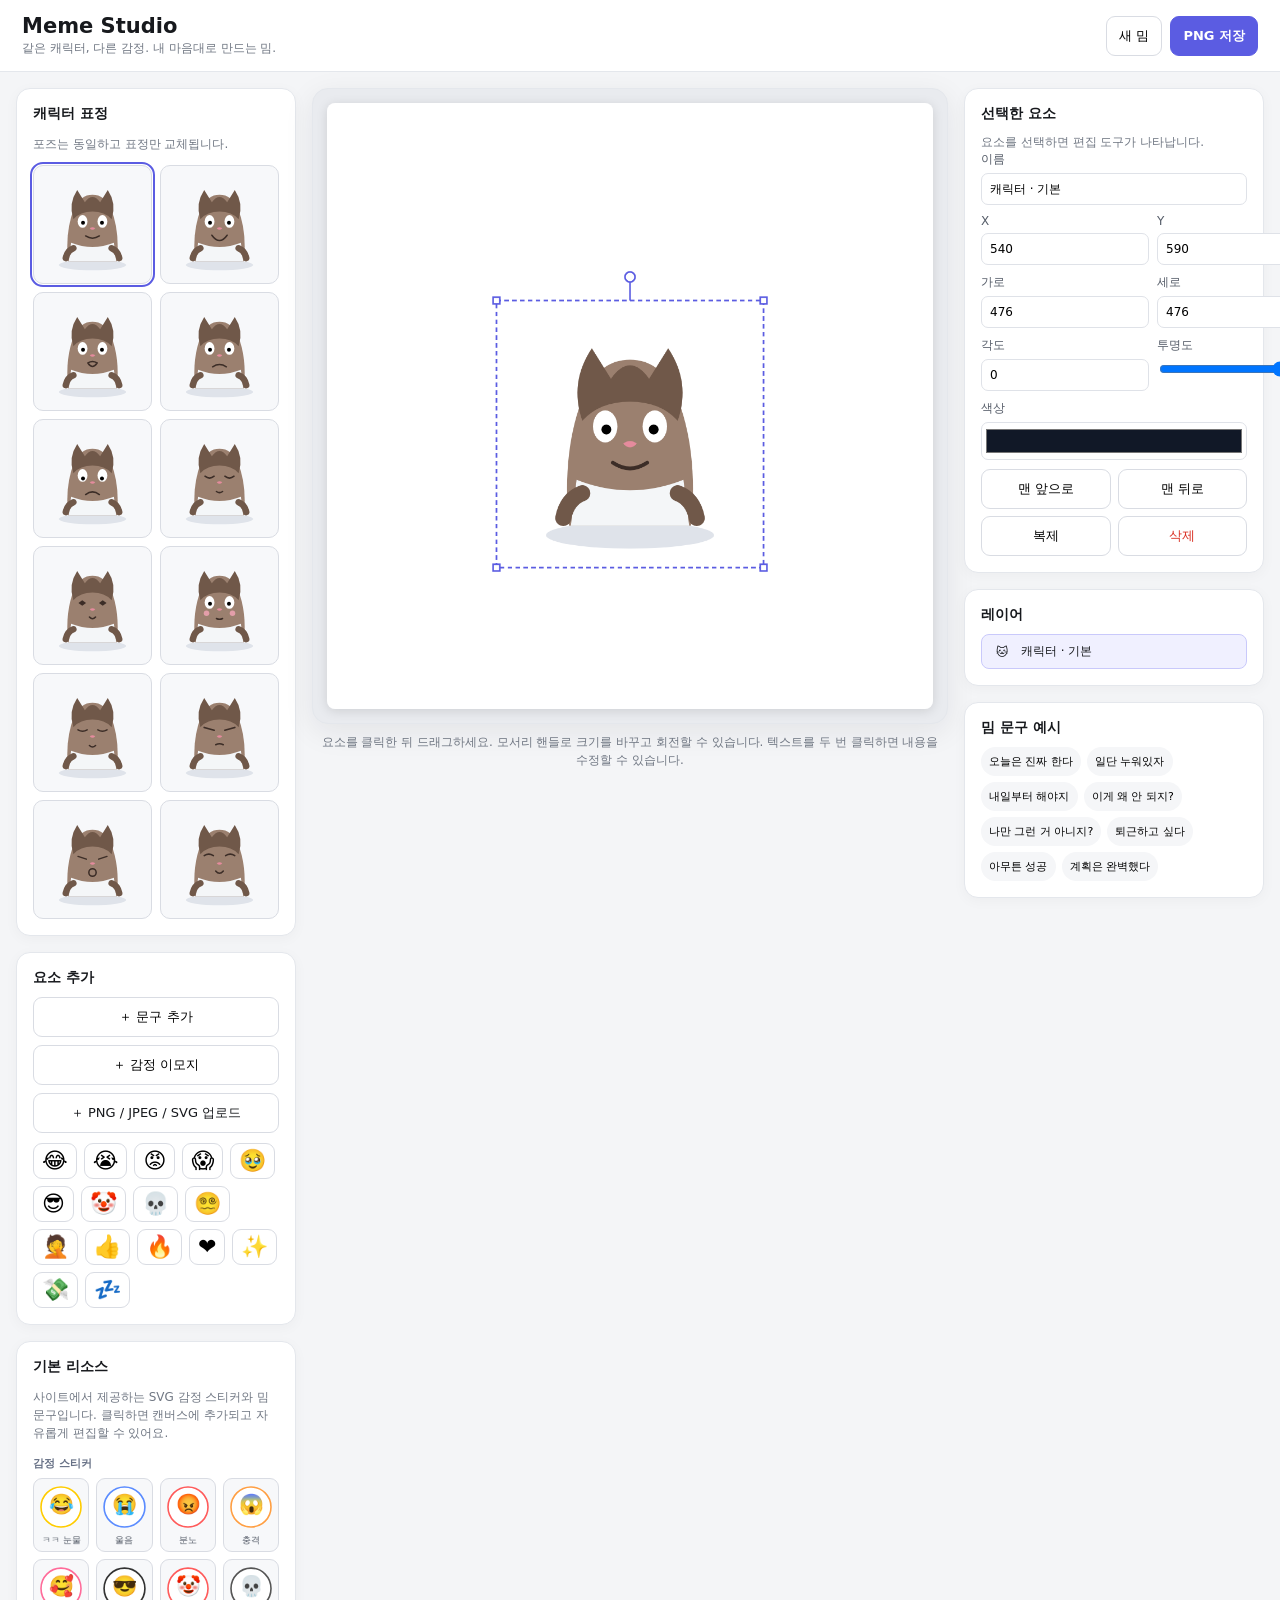
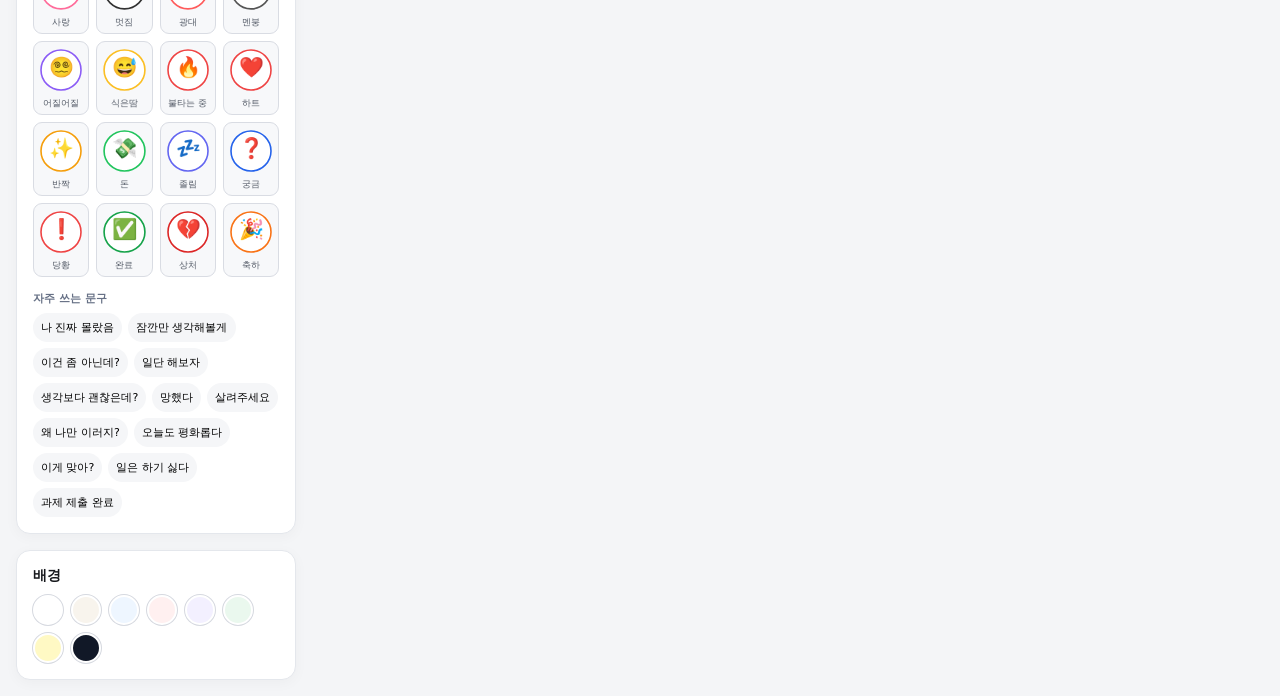
==== index.html @ 58def1c6 "Add files via upload" ====
<!doctype html>
<html lang="ko">
<head>
  <meta charset="utf-8">
  <meta name="viewport" content="width=device-width,initial-scale=1">
  <meta name="description" content="같은 캐릭터로 만드는 SNS 밈 짤 편집기">
  <title>Meme Studio — 밈 짤 편집기</title>
  <link rel="stylesheet" href="styles.css">
</head>
<body>
  <header class="topbar">
    <div>
      <div class="brand">Meme Studio</div>
      <div class="subtitle">같은 캐릭터, 다른 감정. 내 마음대로 만드는 밈.</div>
    </div>
    <div class="top-actions">
      <button id="newBtn" class="ghost">새 밈</button>
      <button id="downloadBtn" class="primary">PNG 저장</button>
    </div>
  </header>

  <main class="app">
    <aside class="sidebar left">
      <section class="panel">
        <h2>캐릭터 표정</h2>
        <p class="hint">포즈는 동일하고 표정만 교체됩니다.</p>
        <div id="characterGrid" class="character-grid"></div>
      </section>

      <section class="panel">
        <h2>요소 추가</h2>
        <div class="button-stack">
          <button id="addTextBtn">＋ 문구 추가</button>
          <button id="addEmojiBtn">＋ 감정 이모지</button>
          <label class="upload-btn">＋ PNG / JPEG / SVG 업로드<input id="imageUpload" type="file" accept="image/png,image/jpeg,image/webp,image/svg+xml" multiple hidden></label>
        </div>
        <div class="emoji-row" id="emojiRow"></div>
      </section>

      <section class="panel resource-library">
        <h2>기본 리소스</h2>
        <p class="hint">사이트에서 제공하는 SVG 감정 스티커와 밈 문구입니다. 클릭하면 캔버스에 추가되고 자유롭게 편집할 수 있어요.</p>
        <h3>감정 스티커</h3>
        <div id="stickerGrid" class="sticker-grid"></div>
        <h3>자주 쓰는 문구</h3>
        <div id="resourcePhraseChips" class="chips"></div>
      </section>

      <section class="panel">
        <h2>배경</h2>
        <div class="swatches" id="backgroundSwatches"></div>
      </section>
    </aside>

    <section class="workspace">
      <div class="canvas-wrap">
        <canvas id="canvas" width="1080" height="1080"></canvas>
      </div>
      <div class="workspace-tip">요소를 클릭한 뒤 드래그하세요. 모서리 핸들로 크기를 바꾸고 회전할 수 있습니다. 텍스트를 두 번 클릭하면 내용을 수정할 수 있습니다.</div>
    </section>

    <aside class="sidebar right">
      <section class="panel inspector">
        <h2>선택한 요소</h2>
        <div id="emptyInspector" class="empty">요소를 선택하면 편집 도구가 나타납니다.</div>
        <div id="inspectorControls" class="hidden">
          <label>이름<input id="objectName" type="text"></label>
          <div class="two-col">
            <label>X<input id="posX" type="number"></label>
            <label>Y<input id="posY" type="number"></label>
          </div>
          <div class="two-col">
            <label>가로<input id="objWidth" type="number" min="1"></label>
            <label>세로<input id="objHeight" type="number" min="1"></label>
          </div>
          <div class="two-col">
            <label>각도<input id="objAngle" type="number"></label>
            <label>투명도<input id="objOpacity" type="range" min="0" max="100" value="100"></label>
          </div>
          <label id="colorControl">색상<input id="objColor" type="color" value="#111827"></label>
          <div class="button-grid">
            <button id="frontBtn">맨 앞으로</button>
            <button id="backBtn">맨 뒤로</button>
            <button id="duplicateBtn">복제</button>
            <button id="deleteBtn" class="danger">삭제</button>
          </div>
        </div>
      </section>

      <section class="panel">
        <h2>레이어</h2>
        <div id="layers" class="layers"></div>
      </section>

      <section class="panel">
        <h2>밈 문구 예시</h2>
        <div class="chips" id="phraseChips"></div>
      </section>
    </aside>
  </main>

  <div id="toast" class="toast"></div>
  <script src="app.js"></script>
</body>
</html>
---- styles.css ----
:root{--bg:#f4f5f7;--panel:#fff;--line:#e4e7ec;--text:#17191d;--muted:#707783;--accent:#5b5ce2;--danger:#d92d20;--shadow:0 8px 30px rgba(20,24,40,.08)}*{box-sizing:border-box}body{margin:0;background:var(--bg);color:var(--text);font-family:system-ui,-apple-system,BlinkMacSystemFont,"Segoe UI","Noto Sans KR",sans-serif}.topbar{height:72px;background:#fff;border-bottom:1px solid var(--line);display:flex;align-items:center;justify-content:space-between;padding:0 22px;position:sticky;top:0;z-index:20}.brand{font-weight:900;font-size:21px}.subtitle{font-size:12px;color:var(--muted);margin-top:2px}.top-actions{display:flex;gap:8px}.app{display:grid;grid-template-columns:280px minmax(480px,1fr) 300px;gap:16px;max-width:1700px;margin:16px auto;padding:0 16px}.sidebar{display:flex;flex-direction:column;gap:16px}.panel{background:var(--panel);border:1px solid var(--line);border-radius:14px;padding:16px;box-shadow:0 3px 14px rgba(20,24,40,.035)}h2{font-size:14px;margin:0 0 10px}.hint,.empty,.workspace-tip{font-size:12px;color:var(--muted);line-height:1.5}.button-stack{display:flex;flex-direction:column;gap:8px}button,.upload-btn{border:1px solid #d9dce3;background:#fff;border-radius:9px;padding:10px 12px;font:inherit;font-size:13px;cursor:pointer;text-align:center;transition:.15s}button:hover,.upload-btn:hover{border-color:#aeb3c0;background:#fafafa}.primary{background:var(--accent);border-color:var(--accent);color:#fff;font-weight:700}.primary:hover{background:#494ad0}.ghost{background:#fff}.danger{color:var(--danger)}.character-grid{display:grid;grid-template-columns:repeat(2,1fr);gap:8px}.char-btn{padding:5px;border-radius:10px;overflow:hidden;background:#f7f8fa}.char-btn img{display:block;width:100%;aspect-ratio:1;object-fit:contain}.char-btn.active{outline:2px solid var(--accent);outline-offset:1px}.emoji-row{display:flex;flex-wrap:wrap;gap:7px;margin-top:10px}.resource-library h3{font-size:11px;margin:14px 0 7px;color:#667085}.sticker-grid{display:grid;grid-template-columns:repeat(4,1fr);gap:7px}.sticker-btn{padding:4px 3px;background:#f7f8fa;display:flex;flex-direction:column;align-items:center;gap:3px;min-width:0}.sticker-btn img{width:100%;aspect-ratio:1;object-fit:contain}.sticker-btn span{font-size:9px;color:#555c68;white-space:nowrap;overflow:hidden;text-overflow:ellipsis;max-width:100%}.resource-chip{background:#f8f7ff}.emoji-btn{font-size:22px;padding:6px 8px;line-height:1}.swatches{display:flex;flex-wrap:wrap;gap:8px}.swatch{width:30px;height:30px;border-radius:50%;border:2px solid #fff;box-shadow:0 0 0 1px #d6d9e0;cursor:pointer}.workspace{min-width:0;display:flex;flex-direction:column;align-items:center}.canvas-wrap{background:#e9ebef;border:1px solid var(--line);border-radius:16px;padding:14px;width:min(100%,900px);box-shadow:var(--shadow);display:flex;justify-content:center}.canvas-wrap canvas{width:100%;height:auto;max-width:820px;border-radius:8px;box-shadow:0 2px 12px rgba(0,0,0,.12);touch-action:none}.workspace-tip{padding:9px;text-align:center}.hidden{display:none!important}.inspector label{display:flex;flex-direction:column;gap:5px;font-size:12px;color:#555c68;margin-bottom:9px}.inspector input[type=text],.inspector input[type=number]{border:1px solid #dfe2e8;border-radius:7px;padding:8px;background:#fff;font:inherit}.inspector input[type=color]{width:100%;height:38px;padding:2px;border:1px solid #dfe2e8;border-radius:7px;background:#fff}.two-col{display:grid;grid-template-columns:1fr 1fr;gap:8px}.button-grid{display:grid;grid-template-columns:1fr 1fr;gap:7px;margin-top:4px}.layers{display:flex;flex-direction:column;gap:5px;max-height:310px;overflow:auto}.layer{display:flex;align-items:center;gap:7px;padding:8px;border:1px solid transparent;border-radius:8px;cursor:pointer;font-size:12px}.layer:hover{background:#f7f8fa}.layer.active{background:#f0f0ff;border-color:#c9c9fb}.layer-icon{width:24px;text-align:center}.layer-name{white-space:nowrap;overflow:hidden;text-overflow:ellipsis}.chips{display:flex;flex-wrap:wrap;gap:6px}.chip{padding:7px 8px;font-size:11px;background:#f5f6f8;border-radius:999px;border:0}.toast{position:fixed;left:50%;bottom:25px;transform:translate(-50%,20px);background:#17191d;color:#fff;padding:10px 14px;border-radius:999px;font-size:12px;opacity:0;pointer-events:none;transition:.2s;z-index:99}.toast.show{opacity:1;transform:translate(-50%,0)}@media(max-width:1150px){.app{grid-template-columns:230px minmax(400px,1fr)}.right{grid-column:1/-1;display:grid;grid-template-columns:1fr 1fr 1fr}.right .panel{min-width:0}}@media(max-width:800px){.topbar{height:auto;padding:12px;gap:10px}.app{display:flex;flex-direction:column}.left,.right{display:grid;grid-template-columns:1fr 1fr}.workspace{order:-1}.canvas-wrap{padding:8px}.top-actions button{padding:8px}.right{display:flex}.sidebar{display:flex}.character-grid{grid-template-columns:repeat(4,1fr)}}
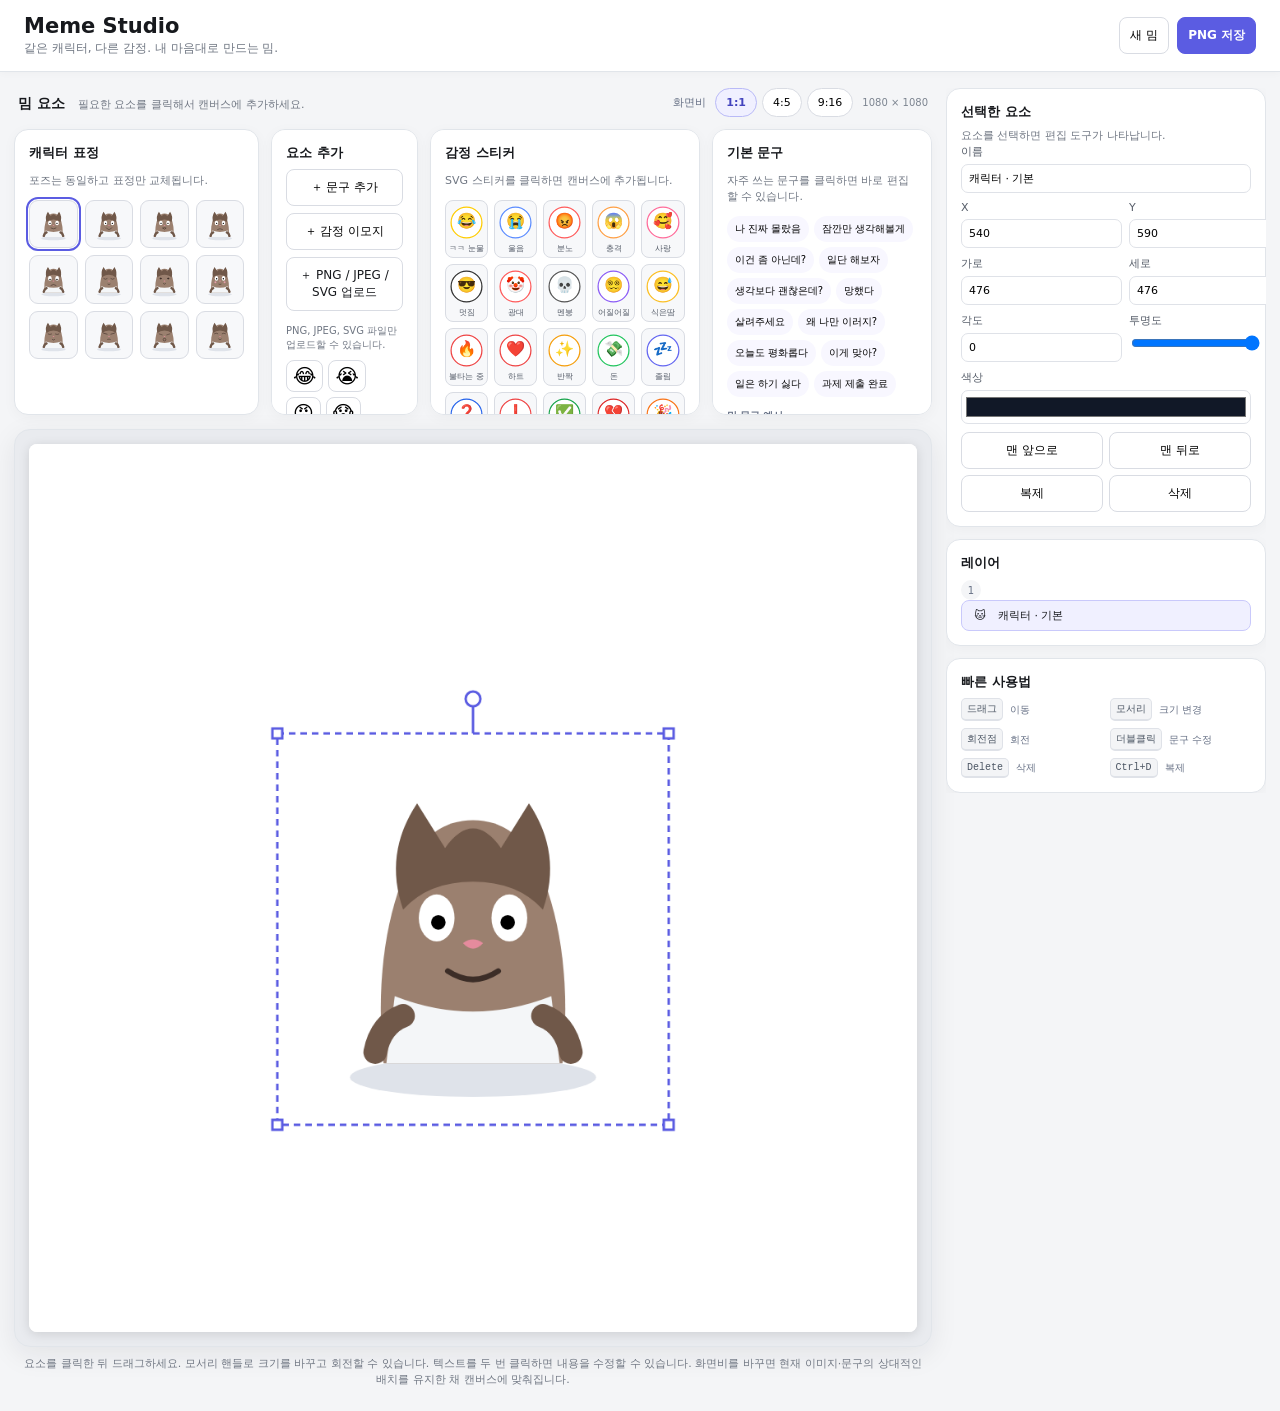
==== commit 85c236a0: "Add files via upload" ====
--- a/index.html
+++ b/index.html
@@ -9,7 +9,7 @@
 </head>
 <body>
   <header class="topbar">
-    <div>
+    <div class="brand-wrap">
       <div class="brand">Meme Studio</div>
       <div class="subtitle">같은 캐릭터, 다른 감정. 내 마음대로 만드는 밈.</div>
     </div>
@@ -20,43 +20,74 @@
   </header>
 
   <main class="app">
-    <aside class="sidebar left">
-      <section class="panel">
-        <h2>캐릭터 표정</h2>
-        <p class="hint">포즈는 동일하고 표정만 교체됩니다.</p>
-        <div id="characterGrid" class="character-grid"></div>
-      </section>
+    <section class="left-resource-area">
+      <div class="resource-header">
+        <div>
+          <strong>밈 요소</strong>
+          <span>필요한 요소를 클릭해서 캔버스에 추가하세요.</span>
+        </div>
+        <div class="ratio-control" aria-label="화면비 선택">
+          <span class="ratio-label">화면비</span>
+          <button class="ratio-btn active" data-ratio="1:1">1:1</button>
+          <button class="ratio-btn" data-ratio="4:5">4:5</button>
+          <button class="ratio-btn" data-ratio="9:16">9:16</button>
+          <span id="canvasSizeLabel" class="canvas-size-label">1080 × 1080</span>
+        </div>
+      </div>
 
-      <section class="panel">
-        <h2>요소 추가</h2>
-        <div class="button-stack">
-          <button id="addTextBtn">＋ 문구 추가</button>
-          <button id="addEmojiBtn">＋ 감정 이모지</button>
-          <label class="upload-btn">＋ PNG / JPEG / SVG 업로드<input id="imageUpload" type="file" accept="image/png,image/jpeg,image/webp,image/svg+xml" multiple hidden></label>
-        </div>
-        <div class="emoji-row" id="emojiRow"></div>
-      </section>
+      <div class="resource-panels">
+        <section class="panel resource-panel character-panel">
+          <div class="panel-title-row">
+            <div>
+              <h2>캐릭터 표정</h2>
+              <p class="hint">포즈는 동일하고 표정만 교체됩니다.</p>
+            </div>
+          </div>
+          <div id="characterGrid" class="character-grid"></div>
+        </section>
 
-      <section class="panel resource-library">
-        <h2>기본 리소스</h2>
-        <p class="hint">사이트에서 제공하는 SVG 감정 스티커와 밈 문구입니다. 클릭하면 캔버스에 추가되고 자유롭게 편집할 수 있어요.</p>
-        <h3>감정 스티커</h3>
-        <div id="stickerGrid" class="sticker-grid"></div>
-        <h3>자주 쓰는 문구</h3>
-        <div id="resourcePhraseChips" class="chips"></div>
-      </section>
+        <section class="panel resource-panel add-panel">
+          <h2>요소 추가</h2>
+          <div class="button-stack">
+            <button id="addTextBtn">＋ 문구 추가</button>
+            <button id="addEmojiBtn">＋ 감정 이모지</button>
+            <label class="upload-btn">＋ PNG / JPEG / SVG 업로드<input id="imageUpload" type="file" accept="image/png,image/jpeg,image/svg+xml" multiple hidden></label>
+            <div id="uploadStatus" class="upload-status" role="status" aria-live="polite">PNG, JPEG, SVG 파일만 업로드할 수 있습니다.</div>
+          </div>
+          <div class="emoji-row" id="emojiRow"></div>
+          <h3>배경</h3>
+          <div class="swatches" id="backgroundSwatches"></div>
+        </section>
 
-      <section class="panel">
-        <h2>배경</h2>
-        <div class="swatches" id="backgroundSwatches"></div>
-      </section>
-    </aside>
+        <section class="panel resource-panel sticker-panel">
+          <div class="panel-title-row">
+            <div>
+              <h2>감정 스티커</h2>
+              <p class="hint">SVG 스티커를 클릭하면 캔버스에 추가됩니다.</p>
+            </div>
+          </div>
+          <div id="stickerGrid" class="sticker-grid"></div>
+        </section>
+
+        <section class="panel resource-panel phrase-panel">
+          <div class="panel-title-row">
+            <div>
+              <h2>기본 문구</h2>
+              <p class="hint">자주 쓰는 문구를 클릭하면 바로 편집할 수 있습니다.</p>
+            </div>
+          </div>
+          <div class="chips" id="resourcePhraseChips"></div>
+          <h3>밈 문구 예시</h3>
+          <div class="chips" id="phraseChips"></div>
+        </section>
+      </div>
+    </section>
 
     <section class="workspace">
       <div class="canvas-wrap">
         <canvas id="canvas" width="1080" height="1080"></canvas>
       </div>
-      <div class="workspace-tip">요소를 클릭한 뒤 드래그하세요. 모서리 핸들로 크기를 바꾸고 회전할 수 있습니다. 텍스트를 두 번 클릭하면 내용을 수정할 수 있습니다.</div>
+      <div class="workspace-tip">요소를 클릭한 뒤 드래그하세요. 모서리 핸들로 크기를 바꾸고 회전할 수 있습니다. 텍스트를 두 번 클릭하면 내용을 수정할 수 있습니다. 화면비를 바꾸면 현재 이미지·문구의 상대적인 배치를 유지한 채 캔버스에 맞춰집니다.</div>
     </section>
 
     <aside class="sidebar right">
@@ -88,13 +119,25 @@
       </section>
 
       <section class="panel">
-        <h2>레이어</h2>
+        <div class="panel-title-row">
+          <div>
+            <h2>레이어</h2>
+            <span class="panel-count" id="layerCount">0</span>
+          </div>
+        </div>
         <div id="layers" class="layers"></div>
       </section>
 
-      <section class="panel">
-        <h2>밈 문구 예시</h2>
-        <div class="chips" id="phraseChips"></div>
+      <section class="panel quick-help">
+        <h2>빠른 사용법</h2>
+        <div class="help-grid">
+          <div><kbd>드래그</kbd><span>이동</span></div>
+          <div><kbd>모서리</kbd><span>크기 변경</span></div>
+          <div><kbd>회전점</kbd><span>회전</span></div>
+          <div><kbd>더블클릭</kbd><span>문구 수정</span></div>
+          <div><kbd>Delete</kbd><span>삭제</span></div>
+          <div><kbd>Ctrl+D</kbd><span>복제</span></div>
+        </div>
       </section>
     </aside>
   </main>
--- a/styles.css
+++ b/styles.css
@@ -1 +1,24 @@
-:root{--bg:#f4f5f7;--panel:#fff;--line:#e4e7ec;--text:#17191d;--muted:#707783;--accent:#5b5ce2;--danger:#d92d20;--shadow:0 8px 30px rgba(20,24,40,.08)}*{box-sizing:border-box}body{margin:0;background:var(--bg);color:var(--text);font-family:system-ui,-apple-system,BlinkMacSystemFont,"Segoe UI","Noto Sans KR",sans-serif}.topbar{height:72px;background:#fff;border-bottom:1px solid var(--line);display:flex;align-items:center;justify-content:space-between;padding:0 22px;position:sticky;top:0;z-index:20}.brand{font-weight:900;font-size:21px}.subtitle{font-size:12px;color:var(--muted);margin-top:2px}.top-actions{display:flex;gap:8px}.app{display:grid;grid-template-columns:280px minmax(480px,1fr) 300px;gap:16px;max-width:1700px;margin:16px auto;padding:0 16px}.sidebar{display:flex;flex-direction:column;gap:16px}.panel{background:var(--panel);border:1px solid var(--line);border-radius:14px;padding:16px;box-shadow:0 3px 14px rgba(20,24,40,.035)}h2{font-size:14px;margin:0 0 10px}.hint,.empty,.workspace-tip{font-size:12px;color:var(--muted);line-height:1.5}.button-stack{display:flex;flex-direction:column;gap:8px}button,.upload-btn{border:1px solid #d9dce3;background:#fff;border-radius:9px;padding:10px 12px;font:inherit;font-size:13px;cursor:pointer;text-align:center;transition:.15s}button:hover,.upload-btn:hover{border-color:#aeb3c0;background:#fafafa}.primary{background:var(--accent);border-color:var(--accent);color:#fff;font-weight:700}.primary:hover{background:#494ad0}.ghost{background:#fff}.danger{color:var(--danger)}.character-grid{display:grid;grid-template-columns:repeat(2,1fr);gap:8px}.char-btn{padding:5px;border-radius:10px;overflow:hidden;background:#f7f8fa}.char-btn img{display:block;width:100%;aspect-ratio:1;object-fit:contain}.char-btn.active{outline:2px solid var(--accent);outline-offset:1px}.emoji-row{display:flex;flex-wrap:wrap;gap:7px;margin-top:10px}.resource-library h3{font-size:11px;margin:14px 0 7px;color:#667085}.sticker-grid{display:grid;grid-template-columns:repeat(4,1fr);gap:7px}.sticker-btn{padding:4px 3px;background:#f7f8fa;display:flex;flex-direction:column;align-items:center;gap:3px;min-width:0}.sticker-btn img{width:100%;aspect-ratio:1;object-fit:contain}.sticker-btn span{font-size:9px;color:#555c68;white-space:nowrap;overflow:hidden;text-overflow:ellipsis;max-width:100%}.resource-chip{background:#f8f7ff}.emoji-btn{font-size:22px;padding:6px 8px;line-height:1}.swatches{display:flex;flex-wrap:wrap;gap:8px}.swatch{width:30px;height:30px;border-radius:50%;border:2px solid #fff;box-shadow:0 0 0 1px #d6d9e0;cursor:pointer}.workspace{min-width:0;display:flex;flex-direction:column;align-items:center}.canvas-wrap{background:#e9ebef;border:1px solid var(--line);border-radius:16px;padding:14px;width:min(100%,900px);box-shadow:var(--shadow);display:flex;justify-content:center}.canvas-wrap canvas{width:100%;height:auto;max-width:820px;border-radius:8px;box-shadow:0 2px 12px rgba(0,0,0,.12);touch-action:none}.workspace-tip{padding:9px;text-align:center}.hidden{display:none!important}.inspector label{display:flex;flex-direction:column;gap:5px;font-size:12px;color:#555c68;margin-bottom:9px}.inspector input[type=text],.inspector input[type=number]{border:1px solid #dfe2e8;border-radius:7px;padding:8px;background:#fff;font:inherit}.inspector input[type=color]{width:100%;height:38px;padding:2px;border:1px solid #dfe2e8;border-radius:7px;background:#fff}.two-col{display:grid;grid-template-columns:1fr 1fr;gap:8px}.button-grid{display:grid;grid-template-columns:1fr 1fr;gap:7px;margin-top:4px}.layers{display:flex;flex-direction:column;gap:5px;max-height:310px;overflow:auto}.layer{display:flex;align-items:center;gap:7px;padding:8px;border:1px solid transparent;border-radius:8px;cursor:pointer;font-size:12px}.layer:hover{background:#f7f8fa}.layer.active{background:#f0f0ff;border-color:#c9c9fb}.layer-icon{width:24px;text-align:center}.layer-name{white-space:nowrap;overflow:hidden;text-overflow:ellipsis}.chips{display:flex;flex-wrap:wrap;gap:6px}.chip{padding:7px 8px;font-size:11px;background:#f5f6f8;border-radius:999px;border:0}.toast{position:fixed;left:50%;bottom:25px;transform:translate(-50%,20px);background:#17191d;color:#fff;padding:10px 14px;border-radius:999px;font-size:12px;opacity:0;pointer-events:none;transition:.2s;z-index:99}.toast.show{opacity:1;transform:translate(-50%,0)}@media(max-width:1150px){.app{grid-template-columns:230px minmax(400px,1fr)}.right{grid-column:1/-1;display:grid;grid-template-columns:1fr 1fr 1fr}.right .panel{min-width:0}}@media(max-width:800px){.topbar{height:auto;padding:12px;gap:10px}.app{display:flex;flex-direction:column}.left,.right{display:grid;grid-template-columns:1fr 1fr}.workspace{order:-1}.canvas-wrap{padding:8px}.top-actions button{padding:8px}.right{display:flex}.sidebar{display:flex}.character-grid{grid-template-columns:repeat(4,1fr)}}
+:root{--bg:#f4f5f7;--panel:#fff;--line:#e1e5ea;--text:#17191d;--muted:#707783;--accent:#5b5ce2;--danger:#d92d20;--shadow:0 8px 28px rgba(20,24,40,.08)}
+*{box-sizing:border-box}
+html{background:var(--bg)}
+body{margin:0;background:var(--bg);color:var(--text);font-family:system-ui,-apple-system,BlinkMacSystemFont,"Segoe UI","Noto Sans KR",sans-serif}
+button,.upload-btn,input{font:inherit}
+.topbar{height:72px;background:#fff;border-bottom:1px solid var(--line);display:flex;align-items:center;justify-content:space-between;padding:0 24px;position:sticky;top:0;z-index:30;box-shadow:0 1px 8px rgba(20,24,40,.03)}
+.brand-wrap{min-width:0}.brand{font-weight:900;font-size:21px}.subtitle{font-size:12px;color:var(--muted);margin-top:2px}.top-actions{display:flex;gap:8px}
+.app{display:grid;grid-template-columns:minmax(0,1fr) 320px;grid-template-rows:auto auto;gap:14px;max-width:1720px;margin:14px auto;padding:0 14px;align-items:start}
+.left-resource-area{grid-column:1;grid-row:1;min-width:0}.resource-header{display:flex;align-items:center;justify-content:space-between;gap:14px;margin-bottom:10px;padding:2px 4px}.resource-header strong{font-size:14px}.resource-header span{font-size:11px;color:var(--muted);margin-left:8px}
+.ratio-control{display:flex;align-items:center;gap:5px;flex-wrap:wrap;justify-content:flex-end}.ratio-label{font-size:11px!important;color:#667085!important;margin:0 4px 0 0!important}.ratio-btn{padding:7px 10px;border-radius:999px;border:1px solid #d9dce3;background:#fff;font-size:11px}.ratio-btn.active{background:#f0f0ff;border-color:#b9baf7;color:#4344be;font-weight:800}.canvas-size-label{padding-left:4px;font-size:10px!important;color:#7c8490!important;margin:0!important;white-space:nowrap}
+.resource-panels{display:grid;grid-template-columns:1.5fr .9fr 1.65fr 1.35fr;gap:12px}
+.panel{background:var(--panel);border:1px solid var(--line);border-radius:14px;padding:14px;box-shadow:0 3px 14px rgba(20,24,40,.035);min-width:0}.resource-panel{height:286px;overflow:auto}.panel-title-row{display:flex;align-items:flex-start;justify-content:space-between;gap:8px}.panel h2{font-size:13px;margin:0 0 7px}.panel h3{font-size:10px;color:#667085;margin:12px 0 7px}.hint,.empty,.workspace-tip{font-size:11px;color:var(--muted);line-height:1.45}.button-stack{display:flex;flex-direction:column;gap:7px}
+button,.upload-btn{border:1px solid #d9dce3;background:#fff;border-radius:8px;padding:9px 10px;font-size:12px;cursor:pointer;text-align:center;transition:.15s}button:hover,.upload-btn:hover{border-color:#adb3c0;background:#fafafa}.primary{background:var(--accent);border-color:var(--accent);color:#fff;font-weight:700}.primary:hover{background:#494ad0}.ghost{background:#fff}
+.character-grid{display:grid;grid-template-columns:repeat(4,minmax(0,1fr));gap:7px}.char-btn{padding:4px;border-radius:9px;overflow:hidden;background:#f7f8fa}.char-btn img{display:block;width:100%;aspect-ratio:1;object-fit:contain}.char-btn.active{outline:2px solid var(--accent);outline-offset:1px}
+.emoji-row{display:flex;flex-wrap:wrap;gap:5px;margin-top:8px}.emoji-btn{font-size:20px;padding:5px 6px;line-height:1}.sticker-grid{display:grid;grid-template-columns:repeat(5,minmax(0,1fr));gap:6px}.sticker-btn{padding:3px 2px;background:#f7f8fa;display:flex;flex-direction:column;align-items:center;gap:2px;min-width:0}.sticker-btn img{width:100%;aspect-ratio:1;object-fit:contain}.sticker-btn span{font-size:8px;color:#555c68;white-space:nowrap;overflow:hidden;text-overflow:ellipsis;max-width:100%}
+.chips{display:flex;flex-wrap:wrap;gap:5px}.chip{padding:6px 8px;font-size:10px;background:#f5f6f8;border-radius:999px;border:0}.resource-chip{background:#f8f7ff}.swatches{display:flex;flex-wrap:wrap;gap:7px}.swatch{width:28px;height:28px;border-radius:50%;border:2px solid #fff;box-shadow:0 0 0 1px #d6d9e0;cursor:pointer}
+.upload-status{font-size:10px;line-height:1.4;color:#707783;margin-top:6px}.upload-status.error{color:#b42318}
+.workspace{grid-column:1;grid-row:2;min-width:0;display:flex;flex-direction:column;align-items:center}.canvas-wrap{background:#e9ebef;border:1px solid var(--line);border-radius:16px;padding:14px;width:100%;box-shadow:var(--shadow);display:flex;justify-content:center;align-items:flex-start;overflow:auto;min-height:360px}.canvas-wrap canvas{width:min(100%,900px);height:auto;display:block;border-radius:8px;box-shadow:0 2px 12px rgba(0,0,0,.12);touch-action:none;background:#fff}.workspace-tip{padding:9px 4px;text-align:center}
+.right{grid-column:2;grid-row:1 / span 2;display:flex;flex-direction:column;gap:12px;position:sticky;top:88px;max-height:calc(100vh - 102px);overflow:auto}.inspector label{display:flex;flex-direction:column;gap:5px;font-size:11px;color:#555c68;margin-bottom:8px}.inspector input[type=text],.inspector input[type=number]{border:1px solid #dfe2e8;border-radius:7px;padding:7px;background:#fff;font:inherit}.inspector input[type=color]{width:100%;height:34px;padding:2px;border:1px solid #dfe2e8;border-radius:7px;background:#fff}.two-col{display:grid;grid-template-columns:1fr 1fr;gap:7px}.button-grid{display:grid;grid-template-columns:1fr 1fr;gap:6px;margin-top:4px}.layers{display:flex;flex-direction:column;gap:4px;max-height:330px;overflow:auto}.layer{display:flex;align-items:center;gap:7px;padding:7px;border:1px solid transparent;border-radius:8px;cursor:pointer;font-size:11px}.layer:hover{background:#f7f8fa}.layer.active{background:#f0f0ff;border-color:#c9c9fb}.layer-icon{width:22px;text-align:center}.layer-name{white-space:nowrap;overflow:hidden;text-overflow:ellipsis}.panel-count{display:inline-flex;min-width:20px;height:20px;padding:0 6px;border-radius:999px;background:#f4f5f7;color:#667085;align-items:center;justify-content:center;font-size:10px}
+.quick-help .help-grid{display:grid;grid-template-columns:1fr 1fr;gap:7px}.help-grid div{display:flex;align-items:center;gap:7px;font-size:10px;color:#667085}.help-grid kbd{background:#f3f4f6;border:1px solid #dfe2e8;border-bottom-width:2px;border-radius:5px;padding:3px 5px;color:#4b5563;white-space:nowrap}.hidden{display:none!important}
+.toast{position:fixed;left:50%;bottom:25px;transform:translate(-50%,20px);background:#17191d;color:#fff;padding:10px 14px;border-radius:999px;font-size:12px;opacity:0;pointer-events:none;transition:.2s;z-index:99}.toast.show{opacity:1;transform:translate(-50%,0)}
+@media(max-width:1250px){.resource-panels{grid-template-columns:1.35fr .85fr 1.35fr;}.phrase-panel{grid-column:1 / -1;height:auto;min-height:170px}.app{grid-template-columns:minmax(0,1fr) 300px}.right{top:88px}}
+@media(max-width:980px){.app{display:flex;flex-direction:column}.left-resource-area{width:100%}.resource-panels{grid-template-columns:1fr 1fr}.phrase-panel{grid-column:auto}.right{position:static;max-height:none;width:100%;display:grid;grid-template-columns:1fr 1fr}.quick-help{grid-column:1 / -1}.workspace{order:2}.resource-header{align-items:flex-start;flex-direction:column}.ratio-control{justify-content:flex-start}.canvas-wrap{min-height:0}.sticker-grid{grid-template-columns:repeat(6,minmax(0,1fr))}}
+@media(max-width:640px){.topbar{height:auto;gap:10px;padding:11px 12px;align-items:flex-start}.brand{font-size:18px}.subtitle{font-size:11px}.top-actions button{padding:7px 8px}.app{padding:0 9px;margin:10px auto}.resource-panels{grid-template-columns:1fr}.phrase-panel{grid-column:auto}.resource-panel{height:auto;max-height:360px}.character-grid{grid-template-columns:repeat(4,minmax(0,1fr))}.sticker-grid{grid-template-columns:repeat(5,minmax(0,1fr))}.right{display:flex}.canvas-wrap{padding:8px;border-radius:12px}.workspace-tip{font-size:10px}}
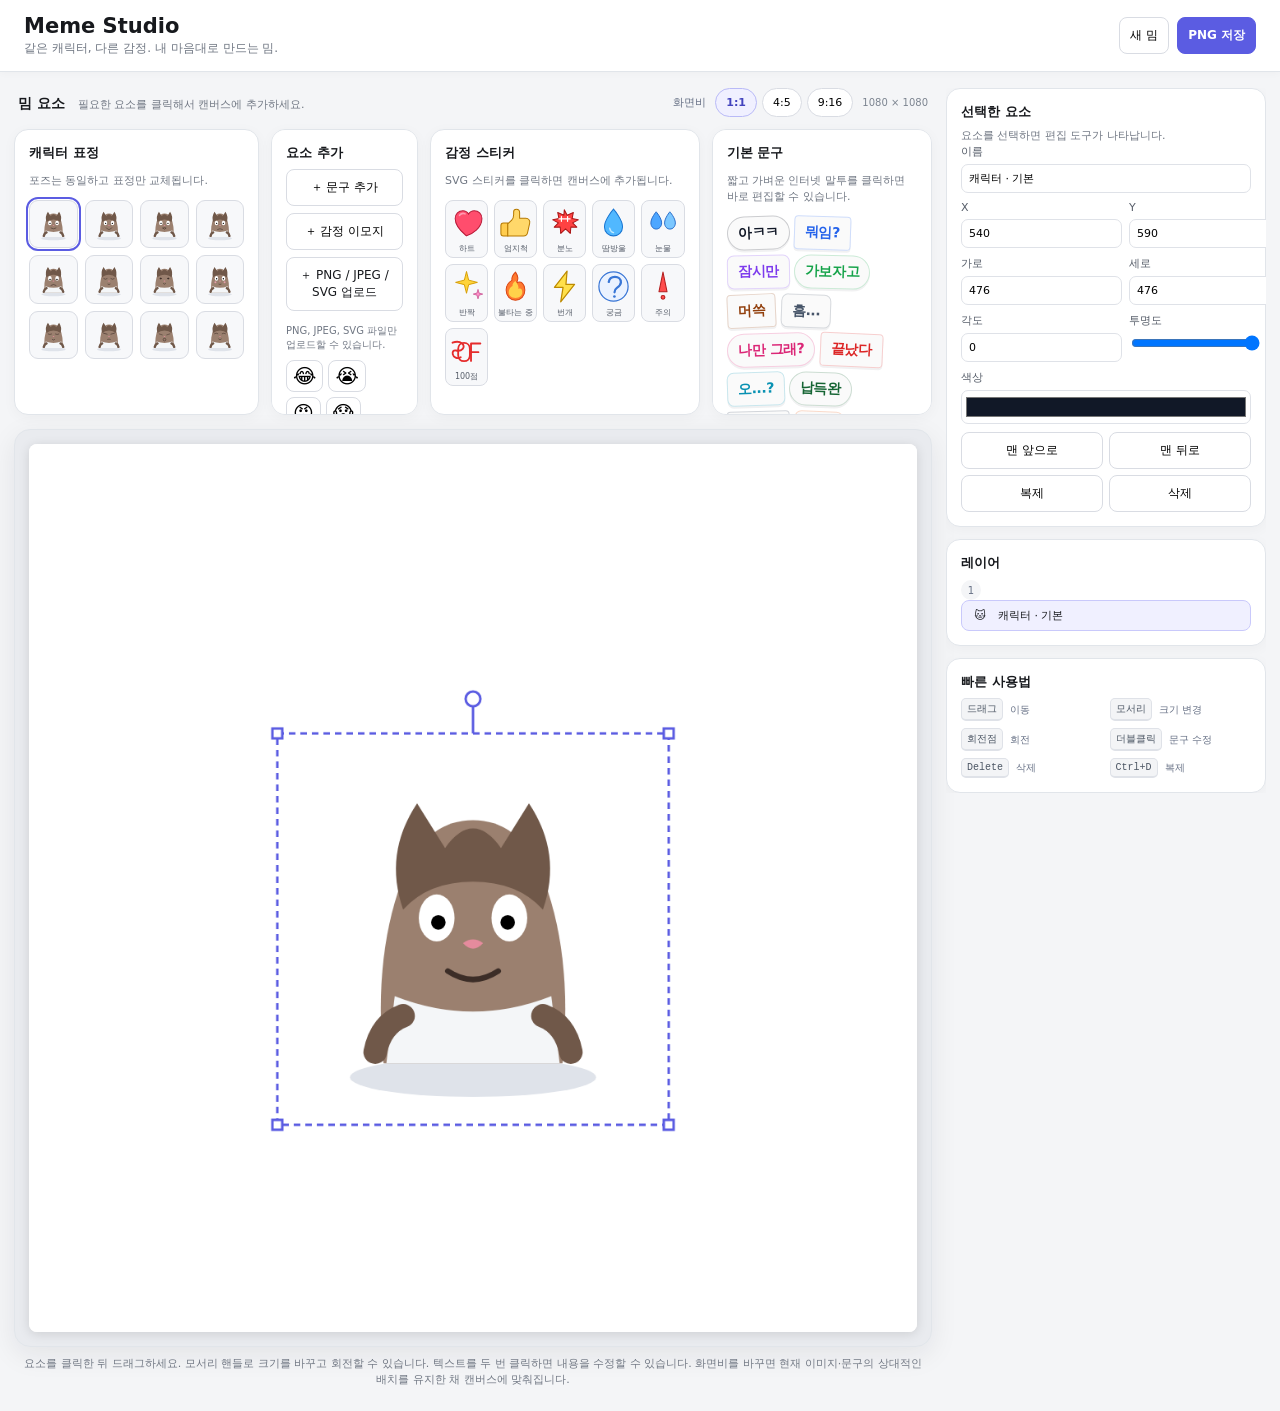
==== commit d0dbcf2b: "Add files via upload" ====
--- a/index.html
+++ b/index.html
@@ -73,7 +73,7 @@
           <div class="panel-title-row">
             <div>
               <h2>기본 문구</h2>
-              <p class="hint">자주 쓰는 문구를 클릭하면 바로 편집할 수 있습니다.</p>
+              <p class="hint">짧고 가벼운 인터넷 말투를 클릭하면 바로 편집할 수 있습니다.</p>
             </div>
           </div>
           <div class="chips" id="resourcePhraseChips"></div>
--- a/styles.css
+++ b/styles.css
@@ -13,7 +13,9 @@
 button,.upload-btn{border:1px solid #d9dce3;background:#fff;border-radius:8px;padding:9px 10px;font-size:12px;cursor:pointer;text-align:center;transition:.15s}button:hover,.upload-btn:hover{border-color:#adb3c0;background:#fafafa}.primary{background:var(--accent);border-color:var(--accent);color:#fff;font-weight:700}.primary:hover{background:#494ad0}.ghost{background:#fff}
 .character-grid{display:grid;grid-template-columns:repeat(4,minmax(0,1fr));gap:7px}.char-btn{padding:4px;border-radius:9px;overflow:hidden;background:#f7f8fa}.char-btn img{display:block;width:100%;aspect-ratio:1;object-fit:contain}.char-btn.active{outline:2px solid var(--accent);outline-offset:1px}
 .emoji-row{display:flex;flex-wrap:wrap;gap:5px;margin-top:8px}.emoji-btn{font-size:20px;padding:5px 6px;line-height:1}.sticker-grid{display:grid;grid-template-columns:repeat(5,minmax(0,1fr));gap:6px}.sticker-btn{padding:3px 2px;background:#f7f8fa;display:flex;flex-direction:column;align-items:center;gap:2px;min-width:0}.sticker-btn img{width:100%;aspect-ratio:1;object-fit:contain}.sticker-btn span{font-size:8px;color:#555c68;white-space:nowrap;overflow:hidden;text-overflow:ellipsis;max-width:100%}
-.chips{display:flex;flex-wrap:wrap;gap:5px}.chip{padding:6px 8px;font-size:10px;background:#f5f6f8;border-radius:999px;border:0}.resource-chip{background:#f8f7ff}.swatches{display:flex;flex-wrap:wrap;gap:7px}.swatch{width:28px;height:28px;border-radius:50%;border:2px solid #fff;box-shadow:0 0 0 1px #d6d9e0;cursor:pointer}
+.chips{display:flex;flex-wrap:wrap;gap:5px}.chip{padding:6px 8px;font-size:10px;background:#f5f6f8;border-radius:999px;border:0}.resource-chip{background:#f8f7ff}
+.phrase-chip{font-weight:900;letter-spacing:-.03em;color:var(--phrase-fill,#111827);border:1px solid color-mix(in srgb,var(--phrase-fill,#111827) 22%,#fff);background:#fff;box-shadow:0 2px 0 rgba(20,24,40,.06);transform:rotate(var(--phrase-rotate,0deg));font-size:14px;padding:7px 10px}.phrase-chip:hover{transform:translateY(-1px) rotate(var(--phrase-rotate,0deg));box-shadow:0 4px 9px rgba(20,24,40,.09)}.resource-chip.phrase-chip{background:#fafafa}.resource-chip.phrase-chip:nth-child(3n){border-radius:7px}.resource-chip.phrase-chip:nth-child(3n+1){border-radius:999px}.resource-chip.phrase-chip:nth-child(3n+2){border-radius:4px}
+.swatches{display:flex;flex-wrap:wrap;gap:7px}.swatch{width:28px;height:28px;border-radius:50%;border:2px solid #fff;box-shadow:0 0 0 1px #d6d9e0;cursor:pointer}
 .upload-status{font-size:10px;line-height:1.4;color:#707783;margin-top:6px}.upload-status.error{color:#b42318}
 .workspace{grid-column:1;grid-row:2;min-width:0;display:flex;flex-direction:column;align-items:center}.canvas-wrap{background:#e9ebef;border:1px solid var(--line);border-radius:16px;padding:14px;width:100%;box-shadow:var(--shadow);display:flex;justify-content:center;align-items:flex-start;overflow:auto;min-height:360px}.canvas-wrap canvas{width:min(100%,900px);height:auto;display:block;border-radius:8px;box-shadow:0 2px 12px rgba(0,0,0,.12);touch-action:none;background:#fff}.workspace-tip{padding:9px 4px;text-align:center}
 .right{grid-column:2;grid-row:1 / span 2;display:flex;flex-direction:column;gap:12px;position:sticky;top:88px;max-height:calc(100vh - 102px);overflow:auto}.inspector label{display:flex;flex-direction:column;gap:5px;font-size:11px;color:#555c68;margin-bottom:8px}.inspector input[type=text],.inspector input[type=number]{border:1px solid #dfe2e8;border-radius:7px;padding:7px;background:#fff;font:inherit}.inspector input[type=color]{width:100%;height:34px;padding:2px;border:1px solid #dfe2e8;border-radius:7px;background:#fff}.two-col{display:grid;grid-template-columns:1fr 1fr;gap:7px}.button-grid{display:grid;grid-template-columns:1fr 1fr;gap:6px;margin-top:4px}.layers{display:flex;flex-direction:column;gap:4px;max-height:330px;overflow:auto}.layer{display:flex;align-items:center;gap:7px;padding:7px;border:1px solid transparent;border-radius:8px;cursor:pointer;font-size:11px}.layer:hover{background:#f7f8fa}.layer.active{background:#f0f0ff;border-color:#c9c9fb}.layer-icon{width:22px;text-align:center}.layer-name{white-space:nowrap;overflow:hidden;text-overflow:ellipsis}.panel-count{display:inline-flex;min-width:20px;height:20px;padding:0 6px;border-radius:999px;background:#f4f5f7;color:#667085;align-items:center;justify-content:center;font-size:10px}
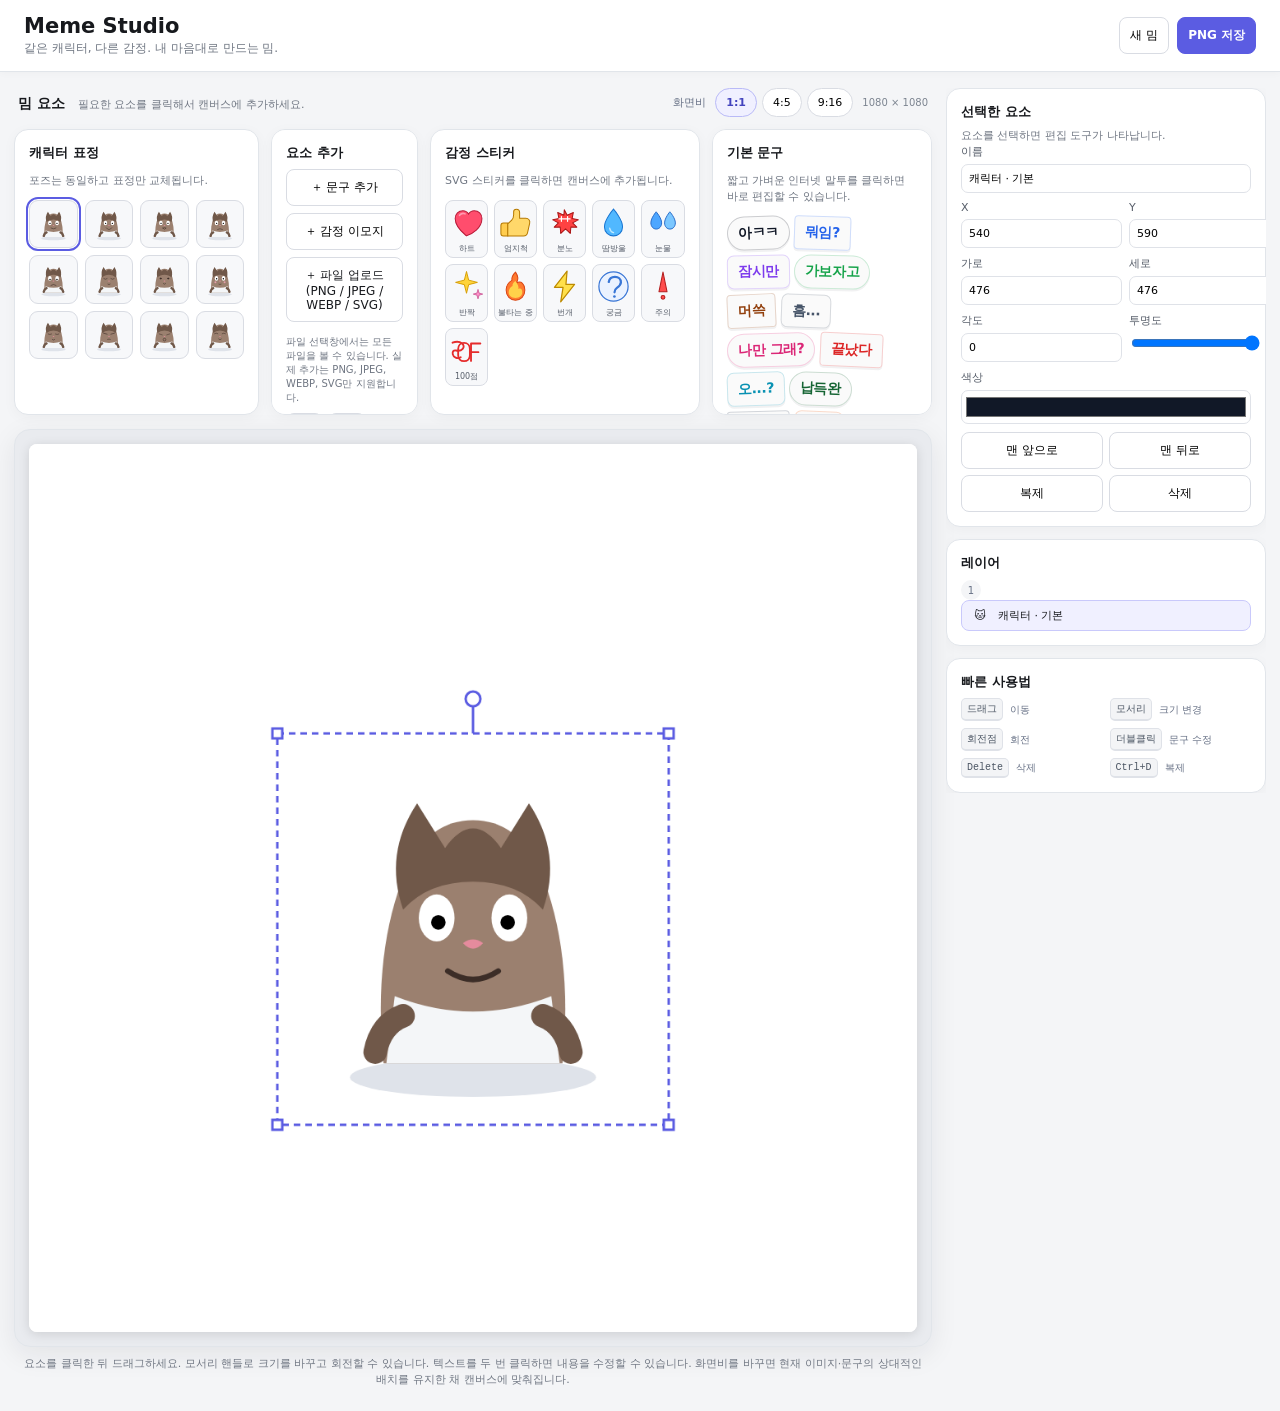
==== commit da53d71a: "Add files via upload" ====
--- a/index.html
+++ b/index.html
@@ -51,8 +51,8 @@
           <div class="button-stack">
             <button id="addTextBtn">＋ 문구 추가</button>
             <button id="addEmojiBtn">＋ 감정 이모지</button>
-            <label class="upload-btn">＋ PNG / JPEG / SVG 업로드<input id="imageUpload" type="file" accept="image/png,image/jpeg,image/svg+xml" multiple hidden></label>
-            <div id="uploadStatus" class="upload-status" role="status" aria-live="polite">PNG, JPEG, SVG 파일만 업로드할 수 있습니다.</div>
+            <label class="upload-btn">＋ 파일 업로드 (PNG / JPEG / WEBP / SVG)<input id="imageUpload" type="file" multiple hidden></label>
+            <div id="uploadStatus" class="upload-status" role="status" aria-live="polite">파일 선택창에서는 모든 파일을 볼 수 있습니다. 실제 추가는 PNG, JPEG, WEBP, SVG만 지원합니다.</div>
           </div>
           <div class="emoji-row" id="emojiRow"></div>
           <h3>배경</h3>
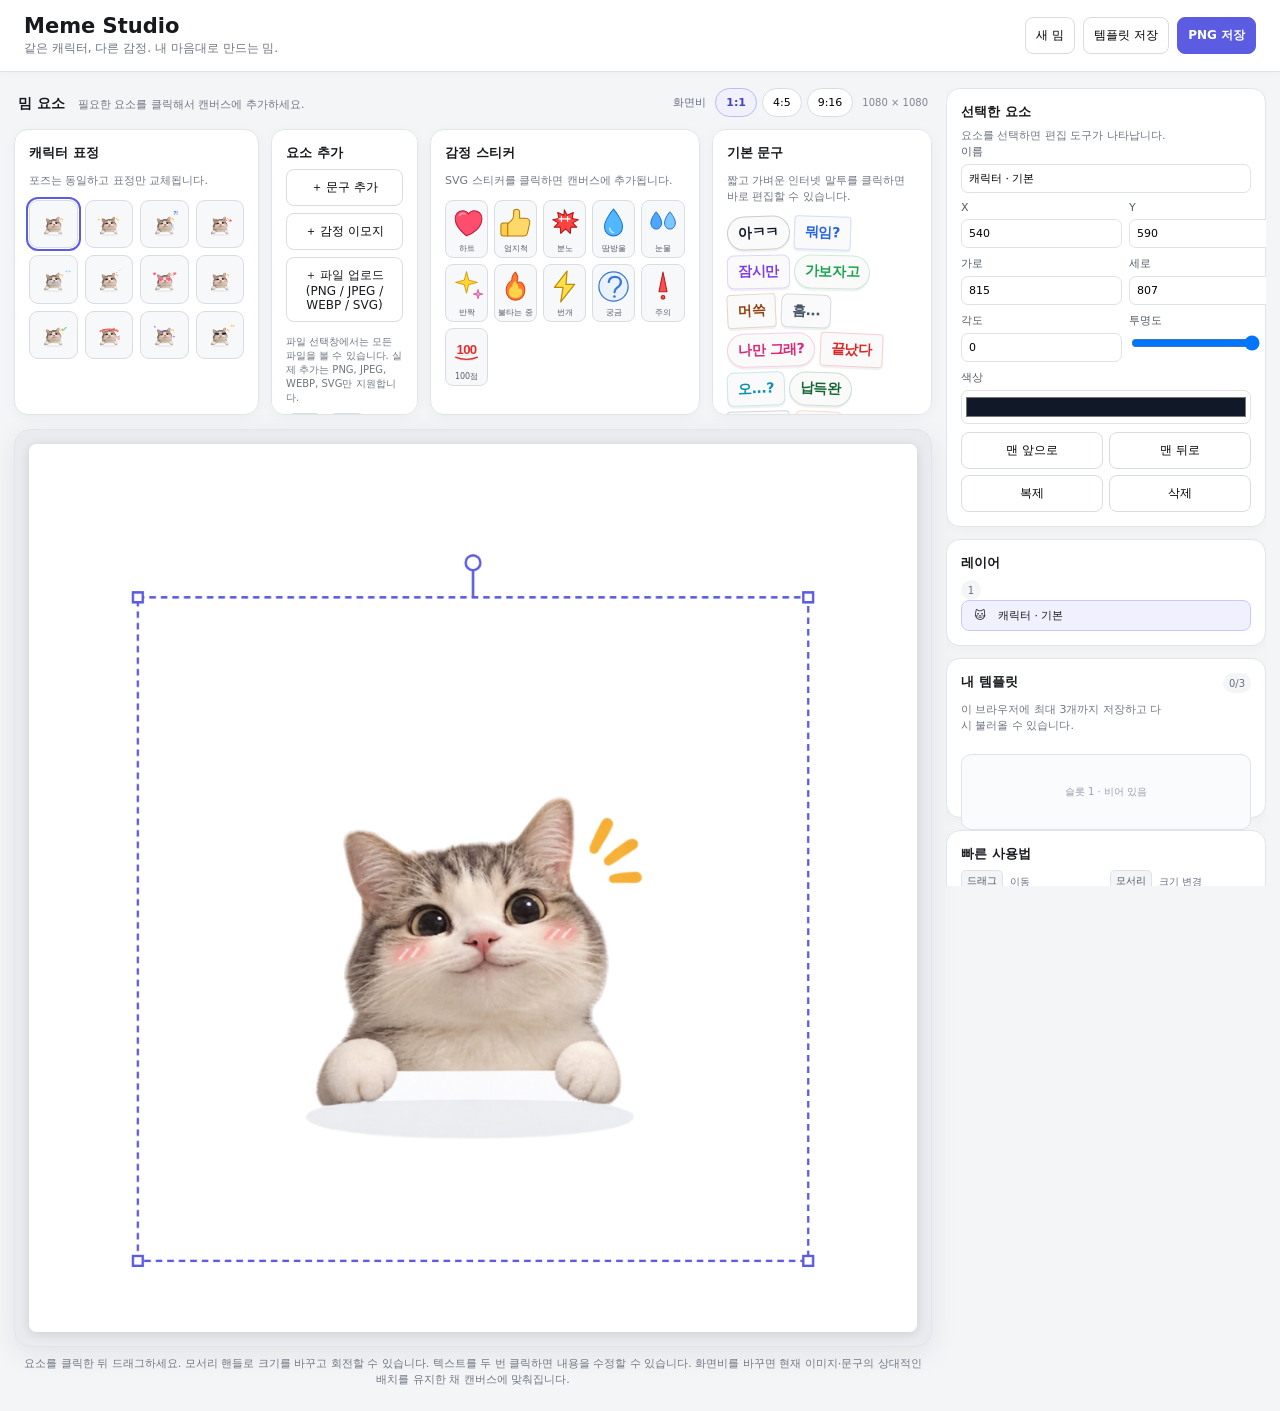
==== commit 87e4dc47: "Add files via upload" ====
--- a/index.html
+++ b/index.html
@@ -15,6 +15,7 @@
     </div>
     <div class="top-actions">
       <button id="newBtn" class="ghost">새 밈</button>
+      <button id="saveTemplateBtn" class="ghost">템플릿 저장</button>
       <button id="downloadBtn" class="primary">PNG 저장</button>
     </div>
   </header>
@@ -128,6 +129,18 @@
         <div id="layers" class="layers"></div>
       </section>
 
+      <section class="panel templates-panel">
+        <div class="panel-title-row">
+          <div>
+            <h2>내 템플릿</h2>
+            <p class="hint">이 브라우저에 최대 3개까지 저장하고 다시 불러올 수 있습니다.</p>
+          </div>
+          <span class="panel-count" id="templateCount">0/3</span>
+        </div>
+        <div id="templateSlots" class="template-slots"></div>
+        <div class="template-note">템플릿은 별도 서버가 없어도 이 브라우저에 저장됩니다.</div>
+      </section>
+
       <section class="panel quick-help">
         <h2>빠른 사용법</h2>
         <div class="help-grid">
--- a/styles.css
+++ b/styles.css
@@ -19,6 +19,7 @@
 .upload-status{font-size:10px;line-height:1.4;color:#707783;margin-top:6px}.upload-status.error{color:#b42318}
 .workspace{grid-column:1;grid-row:2;min-width:0;display:flex;flex-direction:column;align-items:center}.canvas-wrap{background:#e9ebef;border:1px solid var(--line);border-radius:16px;padding:14px;width:100%;box-shadow:var(--shadow);display:flex;justify-content:center;align-items:flex-start;overflow:auto;min-height:360px}.canvas-wrap canvas{width:min(100%,900px);height:auto;display:block;border-radius:8px;box-shadow:0 2px 12px rgba(0,0,0,.12);touch-action:none;background:#fff}.workspace-tip{padding:9px 4px;text-align:center}
 .right{grid-column:2;grid-row:1 / span 2;display:flex;flex-direction:column;gap:12px;position:sticky;top:88px;max-height:calc(100vh - 102px);overflow:auto}.inspector label{display:flex;flex-direction:column;gap:5px;font-size:11px;color:#555c68;margin-bottom:8px}.inspector input[type=text],.inspector input[type=number]{border:1px solid #dfe2e8;border-radius:7px;padding:7px;background:#fff;font:inherit}.inspector input[type=color]{width:100%;height:34px;padding:2px;border:1px solid #dfe2e8;border-radius:7px;background:#fff}.two-col{display:grid;grid-template-columns:1fr 1fr;gap:7px}.button-grid{display:grid;grid-template-columns:1fr 1fr;gap:6px;margin-top:4px}.layers{display:flex;flex-direction:column;gap:4px;max-height:330px;overflow:auto}.layer{display:flex;align-items:center;gap:7px;padding:7px;border:1px solid transparent;border-radius:8px;cursor:pointer;font-size:11px}.layer:hover{background:#f7f8fa}.layer.active{background:#f0f0ff;border-color:#c9c9fb}.layer-icon{width:22px;text-align:center}.layer-name{white-space:nowrap;overflow:hidden;text-overflow:ellipsis}.panel-count{display:inline-flex;min-width:20px;height:20px;padding:0 6px;border-radius:999px;background:#f4f5f7;color:#667085;align-items:center;justify-content:center;font-size:10px}
+.template-slots{display:flex;flex-direction:column;gap:8px;margin-top:9px}.template-slot{border:1px solid #e0e3e8;border-radius:10px;padding:7px;background:#fafbfc}.template-slot.empty{min-height:76px;display:flex;align-items:center;justify-content:center;color:#98a0ab;font-size:10px}.template-preview{width:100%;aspect-ratio:4/2.7;background:#eef0f3;border-radius:7px;overflow:hidden;display:flex;align-items:center;justify-content:center}.template-preview img{display:block;width:100%;height:100%;object-fit:contain;background:#fff}.template-meta{display:flex;align-items:center;justify-content:space-between;gap:7px;margin-top:6px}.template-name{font-size:10px;font-weight:800;white-space:nowrap;overflow:hidden;text-overflow:ellipsis}.template-actions{display:grid;grid-template-columns:1fr 1fr;gap:5px;margin-top:6px}.template-actions button{padding:6px 7px;font-size:10px}.template-actions .delete-template{color:#b42318}.template-note{font-size:9px;color:#8a929d;line-height:1.4;margin-top:8px}.templates-panel{min-height:160px}.templates-panel .hint{max-width:210px}
 .quick-help .help-grid{display:grid;grid-template-columns:1fr 1fr;gap:7px}.help-grid div{display:flex;align-items:center;gap:7px;font-size:10px;color:#667085}.help-grid kbd{background:#f3f4f6;border:1px solid #dfe2e8;border-bottom-width:2px;border-radius:5px;padding:3px 5px;color:#4b5563;white-space:nowrap}.hidden{display:none!important}
 .toast{position:fixed;left:50%;bottom:25px;transform:translate(-50%,20px);background:#17191d;color:#fff;padding:10px 14px;border-radius:999px;font-size:12px;opacity:0;pointer-events:none;transition:.2s;z-index:99}.toast.show{opacity:1;transform:translate(-50%,0)}
 @media(max-width:1250px){.resource-panels{grid-template-columns:1.35fr .85fr 1.35fr;}.phrase-panel{grid-column:1 / -1;height:auto;min-height:170px}.app{grid-template-columns:minmax(0,1fr) 300px}.right{top:88px}}
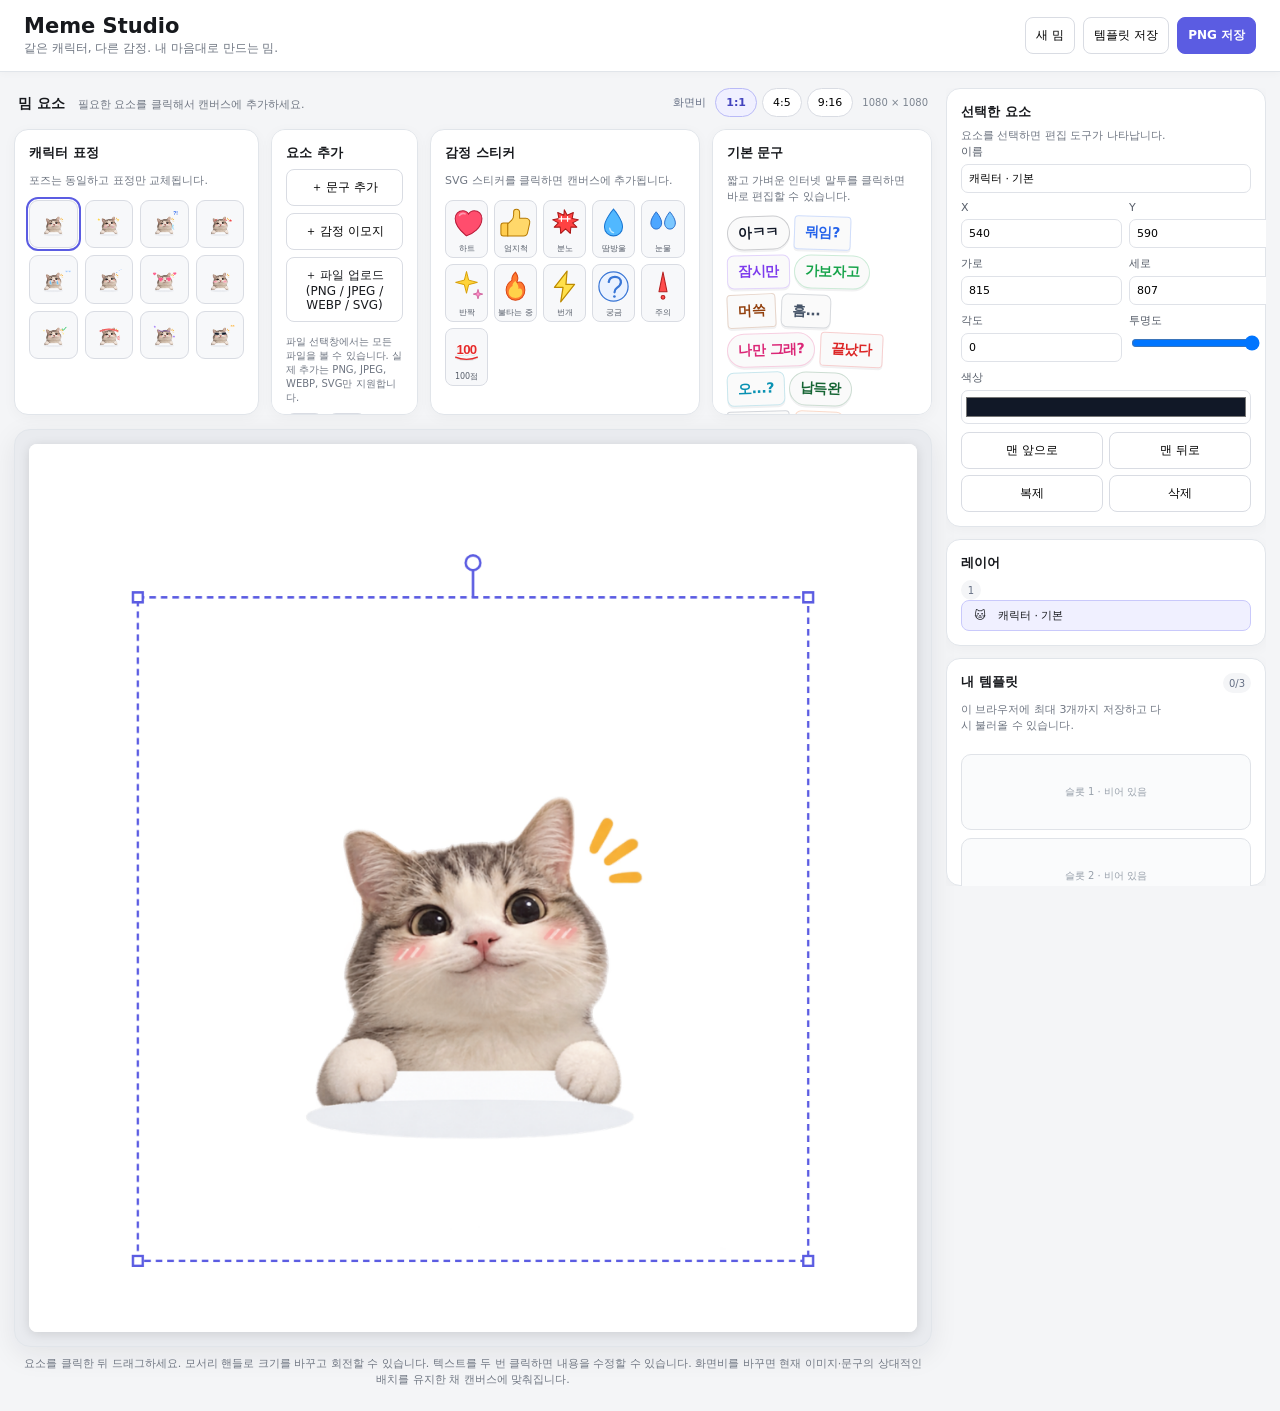
==== commit fa7377f2: "Add files via upload" ====
--- a/index.html
+++ b/index.html
@@ -141,7 +141,7 @@
         <div class="template-note">템플릿은 별도 서버가 없어도 이 브라우저에 저장됩니다.</div>
       </section>
 
-      <section class="panel quick-help">
+      <section id="quickHelp" class="panel quick-help" aria-hidden="true">
         <h2>빠른 사용법</h2>
         <div class="help-grid">
           <div><kbd>드래그</kbd><span>이동</span></div>
--- a/styles.css
+++ b/styles.css
@@ -20,7 +20,7 @@
 .workspace{grid-column:1;grid-row:2;min-width:0;display:flex;flex-direction:column;align-items:center}.canvas-wrap{background:#e9ebef;border:1px solid var(--line);border-radius:16px;padding:14px;width:100%;box-shadow:var(--shadow);display:flex;justify-content:center;align-items:flex-start;overflow:auto;min-height:360px}.canvas-wrap canvas{width:min(100%,900px);height:auto;display:block;border-radius:8px;box-shadow:0 2px 12px rgba(0,0,0,.12);touch-action:none;background:#fff}.workspace-tip{padding:9px 4px;text-align:center}
 .right{grid-column:2;grid-row:1 / span 2;display:flex;flex-direction:column;gap:12px;position:sticky;top:88px;max-height:calc(100vh - 102px);overflow:auto}.inspector label{display:flex;flex-direction:column;gap:5px;font-size:11px;color:#555c68;margin-bottom:8px}.inspector input[type=text],.inspector input[type=number]{border:1px solid #dfe2e8;border-radius:7px;padding:7px;background:#fff;font:inherit}.inspector input[type=color]{width:100%;height:34px;padding:2px;border:1px solid #dfe2e8;border-radius:7px;background:#fff}.two-col{display:grid;grid-template-columns:1fr 1fr;gap:7px}.button-grid{display:grid;grid-template-columns:1fr 1fr;gap:6px;margin-top:4px}.layers{display:flex;flex-direction:column;gap:4px;max-height:330px;overflow:auto}.layer{display:flex;align-items:center;gap:7px;padding:7px;border:1px solid transparent;border-radius:8px;cursor:pointer;font-size:11px}.layer:hover{background:#f7f8fa}.layer.active{background:#f0f0ff;border-color:#c9c9fb}.layer-icon{width:22px;text-align:center}.layer-name{white-space:nowrap;overflow:hidden;text-overflow:ellipsis}.panel-count{display:inline-flex;min-width:20px;height:20px;padding:0 6px;border-radius:999px;background:#f4f5f7;color:#667085;align-items:center;justify-content:center;font-size:10px}
 .template-slots{display:flex;flex-direction:column;gap:8px;margin-top:9px}.template-slot{border:1px solid #e0e3e8;border-radius:10px;padding:7px;background:#fafbfc}.template-slot.empty{min-height:76px;display:flex;align-items:center;justify-content:center;color:#98a0ab;font-size:10px}.template-preview{width:100%;aspect-ratio:4/2.7;background:#eef0f3;border-radius:7px;overflow:hidden;display:flex;align-items:center;justify-content:center}.template-preview img{display:block;width:100%;height:100%;object-fit:contain;background:#fff}.template-meta{display:flex;align-items:center;justify-content:space-between;gap:7px;margin-top:6px}.template-name{font-size:10px;font-weight:800;white-space:nowrap;overflow:hidden;text-overflow:ellipsis}.template-actions{display:grid;grid-template-columns:1fr 1fr;gap:5px;margin-top:6px}.template-actions button{padding:6px 7px;font-size:10px}.template-actions .delete-template{color:#b42318}.template-note{font-size:9px;color:#8a929d;line-height:1.4;margin-top:8px}.templates-panel{min-height:160px}.templates-panel .hint{max-width:210px}
-.quick-help .help-grid{display:grid;grid-template-columns:1fr 1fr;gap:7px}.help-grid div{display:flex;align-items:center;gap:7px;font-size:10px;color:#667085}.help-grid kbd{background:#f3f4f6;border:1px solid #dfe2e8;border-bottom-width:2px;border-radius:5px;padding:3px 5px;color:#4b5563;white-space:nowrap}.hidden{display:none!important}
+.quick-help{display:none}.quick-help.show{display:block}.quick-help .help-grid{display:grid;grid-template-columns:1fr 1fr;gap:7px}.help-grid div{display:flex;align-items:center;gap:7px;font-size:10px;color:#667085}.help-grid kbd{background:#f3f4f6;border:1px solid #dfe2e8;border-bottom-width:2px;border-radius:5px;padding:3px 5px;color:#4b5563;white-space:nowrap}.hidden{display:none!important}
 .toast{position:fixed;left:50%;bottom:25px;transform:translate(-50%,20px);background:#17191d;color:#fff;padding:10px 14px;border-radius:999px;font-size:12px;opacity:0;pointer-events:none;transition:.2s;z-index:99}.toast.show{opacity:1;transform:translate(-50%,0)}
 @media(max-width:1250px){.resource-panels{grid-template-columns:1.35fr .85fr 1.35fr;}.phrase-panel{grid-column:1 / -1;height:auto;min-height:170px}.app{grid-template-columns:minmax(0,1fr) 300px}.right{top:88px}}
 @media(max-width:980px){.app{display:flex;flex-direction:column}.left-resource-area{width:100%}.resource-panels{grid-template-columns:1fr 1fr}.phrase-panel{grid-column:auto}.right{position:static;max-height:none;width:100%;display:grid;grid-template-columns:1fr 1fr}.quick-help{grid-column:1 / -1}.workspace{order:2}.resource-header{align-items:flex-start;flex-direction:column}.ratio-control{justify-content:flex-start}.canvas-wrap{min-height:0}.sticker-grid{grid-template-columns:repeat(6,minmax(0,1fr))}}
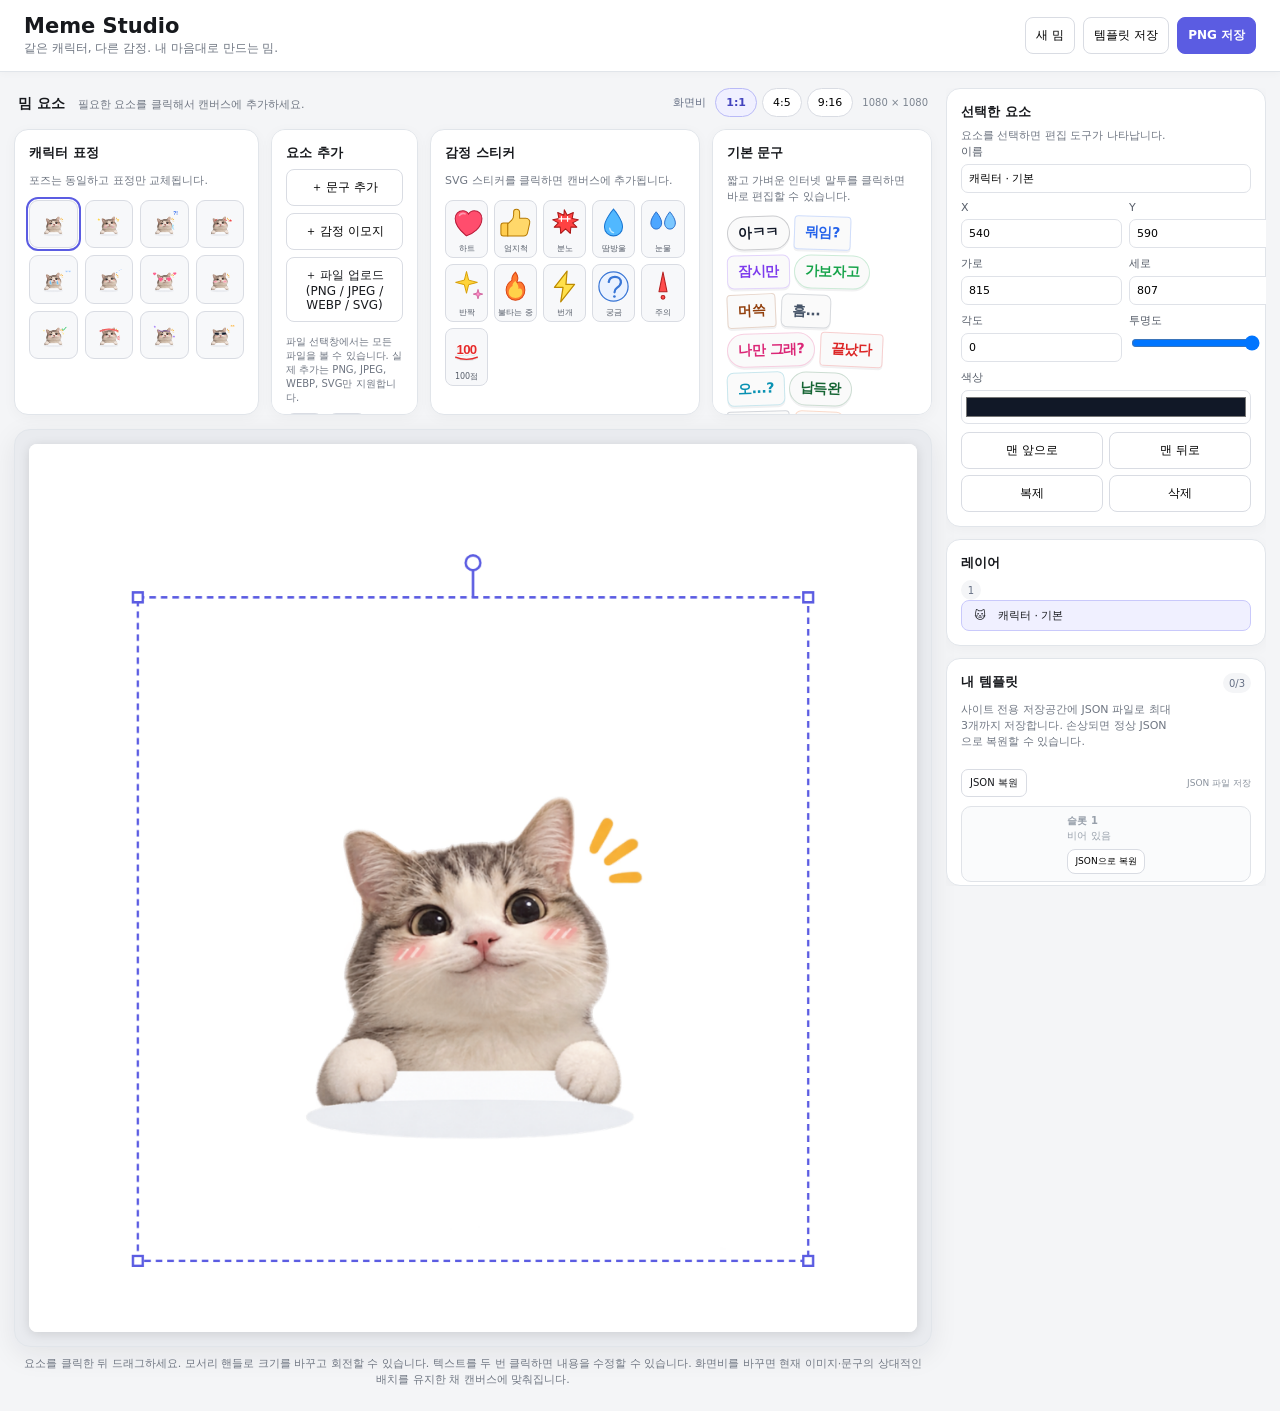
==== commit ba063dc7: "Add files via upload" ====
--- a/index.html
+++ b/index.html
@@ -133,12 +133,13 @@
         <div class="panel-title-row">
           <div>
             <h2>내 템플릿</h2>
-            <p class="hint">이 브라우저에 최대 3개까지 저장하고 다시 불러올 수 있습니다.</p>
+            <p class="hint">사이트 전용 저장공간에 JSON 파일로 최대 3개까지 저장합니다. 손상되면 정상 JSON으로 복원할 수 있습니다.</p>
           </div>
           <span class="panel-count" id="templateCount">0/3</span>
         </div>
+        <div class="template-toolbar"><label class="json-import-btn">JSON 복원<input id="templateJsonImport" type="file" accept=".json,application/json" hidden></label><span id="templateStorageMode" class="template-mode"></span></div>
         <div id="templateSlots" class="template-slots"></div>
-        <div class="template-note">템플릿은 별도 서버가 없어도 이 브라우저에 저장됩니다.</div>
+        <div class="template-note">GitHub Pages 같은 정적 사이트는 서버 파일을 직접 덮어쓸 수 없으므로, 브라우저의 사이트 전용 저장공간에 <strong>template-1.json ~ template-3.json</strong> 파일로 보관합니다. JSON 내보내기로 백업하고 JSON 복원으로 가져올 수 있습니다.</div>
       </section>
 
       <section id="quickHelp" class="panel quick-help" aria-hidden="true">
@@ -155,6 +156,19 @@
     </aside>
   </main>
 
+  <div id="provenanceModal" class="modal" aria-hidden="true">
+    <div class="modal-card" role="dialog" aria-modal="true" aria-labelledby="provenanceTitle">
+      <div class="modal-header">
+        <div>
+          <h2 id="provenanceTitle">이미지 제작·출처 정보</h2>
+          <p>템플릿 JSON에 포함되는 각 이미지의 제작 여부와 사용 근거를 기록해야 저장할 수 있습니다.</p>
+        </div>
+      </div>
+      <div id="provenanceList" class="provenance-list"></div>
+      <div class="modal-note">본인 제작이 아닌 이미지는 원본 출처 URL과 사용 허가 근거를 모두 입력하세요. 이 정보가 빠지면 기존 템플릿을 덮어쓰지 않고 저장을 거부합니다.</div>
+      <div class="modal-actions"><button id="provenanceCancel" class="ghost">취소</button><button id="provenanceConfirm" class="primary">정보 기록 후 저장</button></div>
+    </div>
+  </div>
   <div id="toast" class="toast"></div>
   <script src="app.js"></script>
 </body>
--- a/styles.css
+++ b/styles.css
@@ -20,8 +20,13 @@
 .workspace{grid-column:1;grid-row:2;min-width:0;display:flex;flex-direction:column;align-items:center}.canvas-wrap{background:#e9ebef;border:1px solid var(--line);border-radius:16px;padding:14px;width:100%;box-shadow:var(--shadow);display:flex;justify-content:center;align-items:flex-start;overflow:auto;min-height:360px}.canvas-wrap canvas{width:min(100%,900px);height:auto;display:block;border-radius:8px;box-shadow:0 2px 12px rgba(0,0,0,.12);touch-action:none;background:#fff}.workspace-tip{padding:9px 4px;text-align:center}
 .right{grid-column:2;grid-row:1 / span 2;display:flex;flex-direction:column;gap:12px;position:sticky;top:88px;max-height:calc(100vh - 102px);overflow:auto}.inspector label{display:flex;flex-direction:column;gap:5px;font-size:11px;color:#555c68;margin-bottom:8px}.inspector input[type=text],.inspector input[type=number]{border:1px solid #dfe2e8;border-radius:7px;padding:7px;background:#fff;font:inherit}.inspector input[type=color]{width:100%;height:34px;padding:2px;border:1px solid #dfe2e8;border-radius:7px;background:#fff}.two-col{display:grid;grid-template-columns:1fr 1fr;gap:7px}.button-grid{display:grid;grid-template-columns:1fr 1fr;gap:6px;margin-top:4px}.layers{display:flex;flex-direction:column;gap:4px;max-height:330px;overflow:auto}.layer{display:flex;align-items:center;gap:7px;padding:7px;border:1px solid transparent;border-radius:8px;cursor:pointer;font-size:11px}.layer:hover{background:#f7f8fa}.layer.active{background:#f0f0ff;border-color:#c9c9fb}.layer-icon{width:22px;text-align:center}.layer-name{white-space:nowrap;overflow:hidden;text-overflow:ellipsis}.panel-count{display:inline-flex;min-width:20px;height:20px;padding:0 6px;border-radius:999px;background:#f4f5f7;color:#667085;align-items:center;justify-content:center;font-size:10px}
 .template-slots{display:flex;flex-direction:column;gap:8px;margin-top:9px}.template-slot{border:1px solid #e0e3e8;border-radius:10px;padding:7px;background:#fafbfc}.template-slot.empty{min-height:76px;display:flex;align-items:center;justify-content:center;color:#98a0ab;font-size:10px}.template-preview{width:100%;aspect-ratio:4/2.7;background:#eef0f3;border-radius:7px;overflow:hidden;display:flex;align-items:center;justify-content:center}.template-preview img{display:block;width:100%;height:100%;object-fit:contain;background:#fff}.template-meta{display:flex;align-items:center;justify-content:space-between;gap:7px;margin-top:6px}.template-name{font-size:10px;font-weight:800;white-space:nowrap;overflow:hidden;text-overflow:ellipsis}.template-actions{display:grid;grid-template-columns:1fr 1fr;gap:5px;margin-top:6px}.template-actions button{padding:6px 7px;font-size:10px}.template-actions .delete-template{color:#b42318}.template-note{font-size:9px;color:#8a929d;line-height:1.4;margin-top:8px}.templates-panel{min-height:160px}.templates-panel .hint{max-width:210px}
-.quick-help{display:none}.quick-help.show{display:block}.quick-help .help-grid{display:grid;grid-template-columns:1fr 1fr;gap:7px}.help-grid div{display:flex;align-items:center;gap:7px;font-size:10px;color:#667085}.help-grid kbd{background:#f3f4f6;border:1px solid #dfe2e8;border-bottom-width:2px;border-radius:5px;padding:3px 5px;color:#4b5563;white-space:nowrap}.hidden{display:none!important}
+.quick-help{display:none!important;position:fixed;right:24px;bottom:24px;width:300px;z-index:80;pointer-events:none}.quick-help.show{display:block!important}.quick-help .help-grid{display:grid;grid-template-columns:1fr 1fr;gap:7px}.help-grid div{display:flex;align-items:center;gap:7px;font-size:10px;color:#667085}.help-grid kbd{background:#f3f4f6;border:1px solid #dfe2e8;border-bottom-width:2px;border-radius:5px;padding:3px 5px;color:#4b5563;white-space:nowrap}.hidden{display:none!important}
 .toast{position:fixed;left:50%;bottom:25px;transform:translate(-50%,20px);background:#17191d;color:#fff;padding:10px 14px;border-radius:999px;font-size:12px;opacity:0;pointer-events:none;transition:.2s;z-index:99}.toast.show{opacity:1;transform:translate(-50%,0)}
 @media(max-width:1250px){.resource-panels{grid-template-columns:1.35fr .85fr 1.35fr;}.phrase-panel{grid-column:1 / -1;height:auto;min-height:170px}.app{grid-template-columns:minmax(0,1fr) 300px}.right{top:88px}}
 @media(max-width:980px){.app{display:flex;flex-direction:column}.left-resource-area{width:100%}.resource-panels{grid-template-columns:1fr 1fr}.phrase-panel{grid-column:auto}.right{position:static;max-height:none;width:100%;display:grid;grid-template-columns:1fr 1fr}.quick-help{grid-column:1 / -1}.workspace{order:2}.resource-header{align-items:flex-start;flex-direction:column}.ratio-control{justify-content:flex-start}.canvas-wrap{min-height:0}.sticker-grid{grid-template-columns:repeat(6,minmax(0,1fr))}}
 @media(max-width:640px){.topbar{height:auto;gap:10px;padding:11px 12px;align-items:flex-start}.brand{font-size:18px}.subtitle{font-size:11px}.top-actions button{padding:7px 8px}.app{padding:0 9px;margin:10px auto}.resource-panels{grid-template-columns:1fr}.phrase-panel{grid-column:auto}.resource-panel{height:auto;max-height:360px}.character-grid{grid-template-columns:repeat(4,minmax(0,1fr))}.sticker-grid{grid-template-columns:repeat(5,minmax(0,1fr))}.right{display:flex}.canvas-wrap{padding:8px;border-radius:12px}.workspace-tip{font-size:10px}}
+
+.template-toolbar{display:flex;align-items:center;justify-content:space-between;gap:7px;margin-top:8px}.json-import-btn{display:inline-flex;align-items:center;justify-content:center;padding:6px 8px;border:1px solid #d9dce3;border-radius:7px;background:#fff;font-size:10px;cursor:pointer}.json-import-btn:hover{background:#fafafa}.template-mode{font-size:9px;color:#8a929d;white-space:nowrap}.template-slot.corrupt{background:#fff7f6;border-color:#f1c4be;color:#7a271a}.template-slot.corrupt .template-error{font-size:9px;line-height:1.4;margin-top:4px;color:#b42318}.template-actions{grid-template-columns:1fr 1fr}.template-actions.single{grid-template-columns:1fr 1fr;margin-top:7px}.template-actions button{min-width:0}.template-slot.empty .restore-slot{margin-top:6px;padding:5px 7px;font-size:9px}
+
+
+.modal{position:fixed;inset:0;background:rgba(15,18,25,.42);display:flex;align-items:center;justify-content:center;padding:18px;z-index:120;opacity:0;pointer-events:none;transition:opacity .15s}.modal.show{opacity:1;pointer-events:auto}.modal-card{width:min(760px,100%);max-height:min(88vh,900px);overflow:auto;background:#fff;border:1px solid #dfe2e8;border-radius:16px;box-shadow:0 18px 60px rgba(15,18,25,.22);padding:18px}.modal-header h2{font-size:16px;margin:0 0 5px}.modal-header p{font-size:11px;color:#667085;line-height:1.5;margin:0}.provenance-list{display:flex;flex-direction:column;gap:10px;margin-top:14px}.provenance-row{border:1px solid #e0e3e8;border-radius:11px;padding:11px;background:#fafbfc}.provenance-head{display:flex;align-items:center;gap:10px;margin-bottom:10px}.provenance-thumb{width:52px;height:52px;border-radius:8px;background:#fff;border:1px solid #e1e4ea;display:flex;align-items:center;justify-content:center;overflow:hidden;flex:0 0 auto}.provenance-thumb img{width:100%;height:100%;object-fit:contain}.provenance-head strong{font-size:11px}.provenance-help{font-size:9px;color:#8a929d;margin-top:3px}.provenance-row label{display:flex;flex-direction:column;gap:5px;font-size:10px;color:#555c68;margin:7px 0}.provenance-row input,.provenance-row select{border:1px solid #dfe2e8;border-radius:7px;padding:7px;background:#fff;font:inherit;min-width:0}.third-party-fields{padding-top:2px}.modal-note{margin-top:12px;padding:9px 10px;border-radius:8px;background:#fff7ed;border:1px solid #fed7aa;color:#9a3412;font-size:10px;line-height:1.5}.modal-actions{display:flex;justify-content:flex-end;gap:8px;margin-top:14px}.needs-metadata{background:#fffaf0;border-color:#f3d58b}.template-error{font-size:9px;line-height:1.4;margin-top:4px;color:#b45309}.template-slot.needs-metadata .template-actions button{min-width:0}
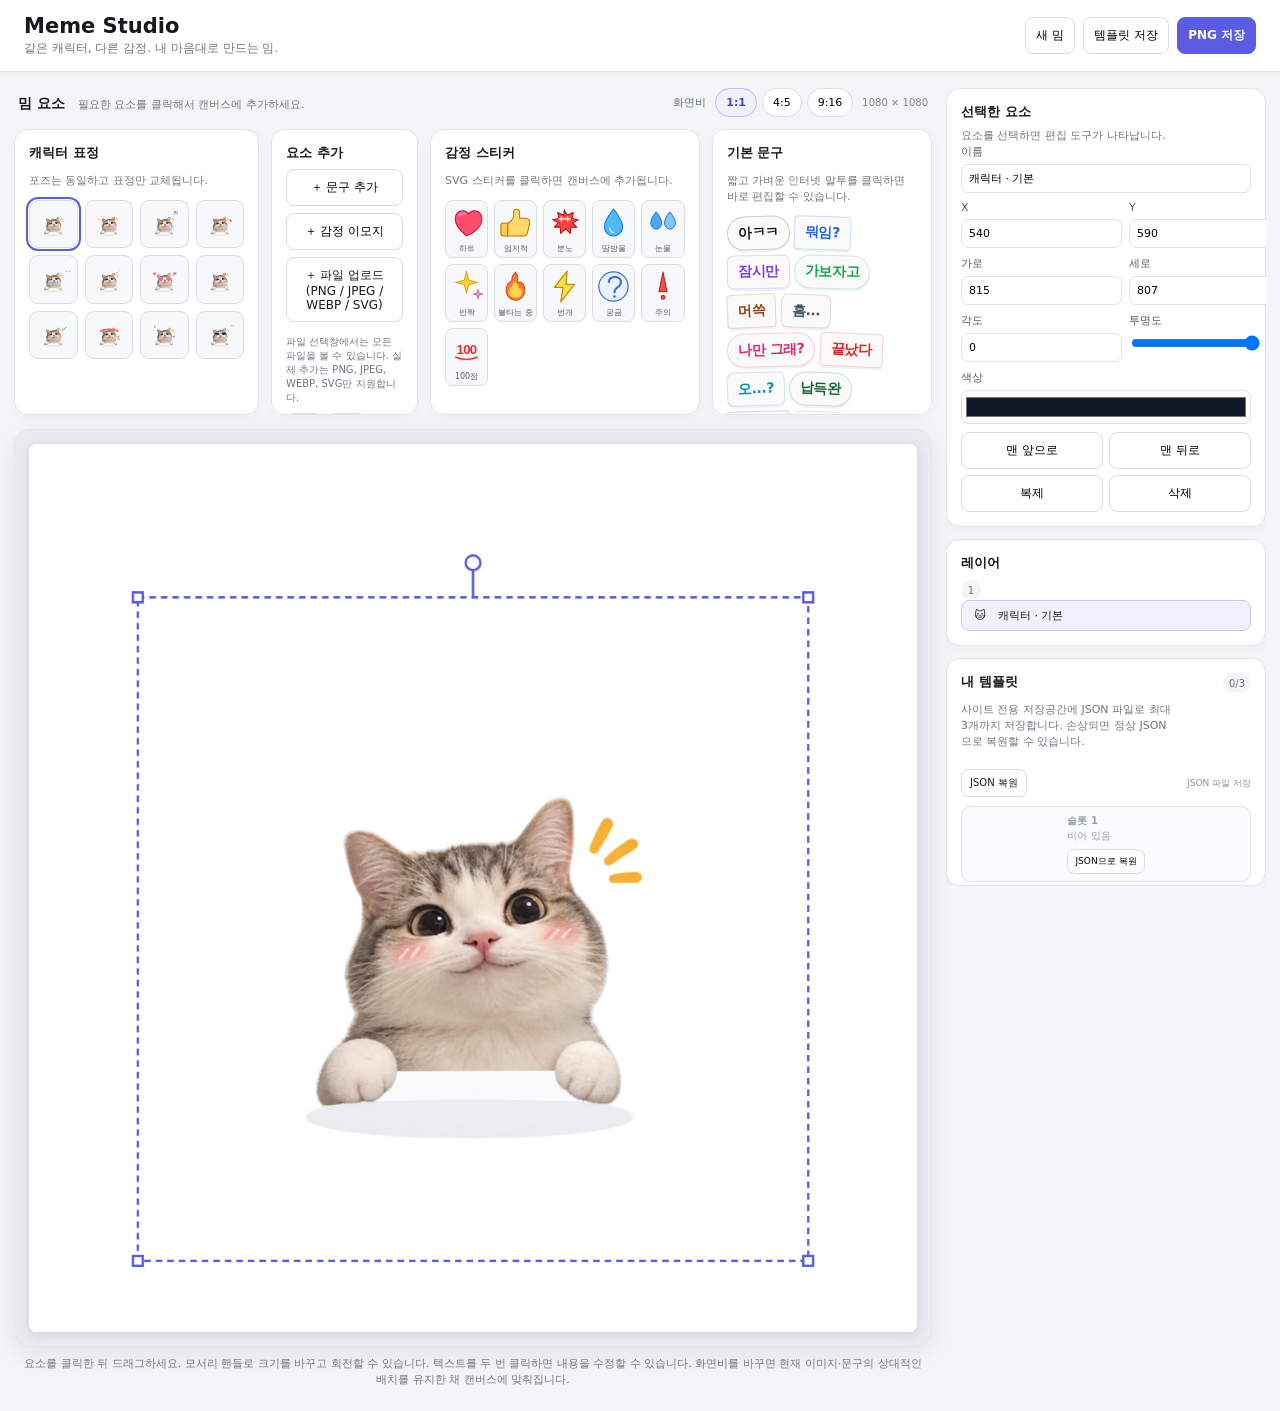
==== commit 12b216f6: "Add files via upload" ====
--- a/index.html
+++ b/index.html
@@ -161,11 +161,11 @@
       <div class="modal-header">
         <div>
           <h2 id="provenanceTitle">이미지 제작·출처 정보</h2>
-          <p>템플릿 JSON에 포함되는 각 이미지의 제작 여부와 사용 근거를 기록해야 저장할 수 있습니다.</p>
+          <p>템플릿 JSON과 PNG 내보내기 파일에 포함되는 각 이미지의 제작 여부와 사용 근거를 기록할 수 있습니다.</p>
         </div>
       </div>
       <div id="provenanceList" class="provenance-list"></div>
-      <div class="modal-note">본인 제작이 아닌 이미지는 원본 출처 URL과 사용 허가 근거를 모두 입력하세요. 이 정보가 빠지면 기존 템플릿을 덮어쓰지 않고 저장을 거부합니다.</div>
+      <div class="modal-note">본인 제작이 아닌 이미지는 원본 출처 URL과 사용 허가 근거를 모두 입력하세요. 이 정보는 템플릿 JSON과 PNG 내보내기 파일의 출처 기록에 사용됩니다.</div>
       <div class="modal-actions"><button id="provenanceCancel" class="ghost">취소</button><button id="provenanceConfirm" class="primary">정보 기록 후 저장</button></div>
     </div>
   </div>
